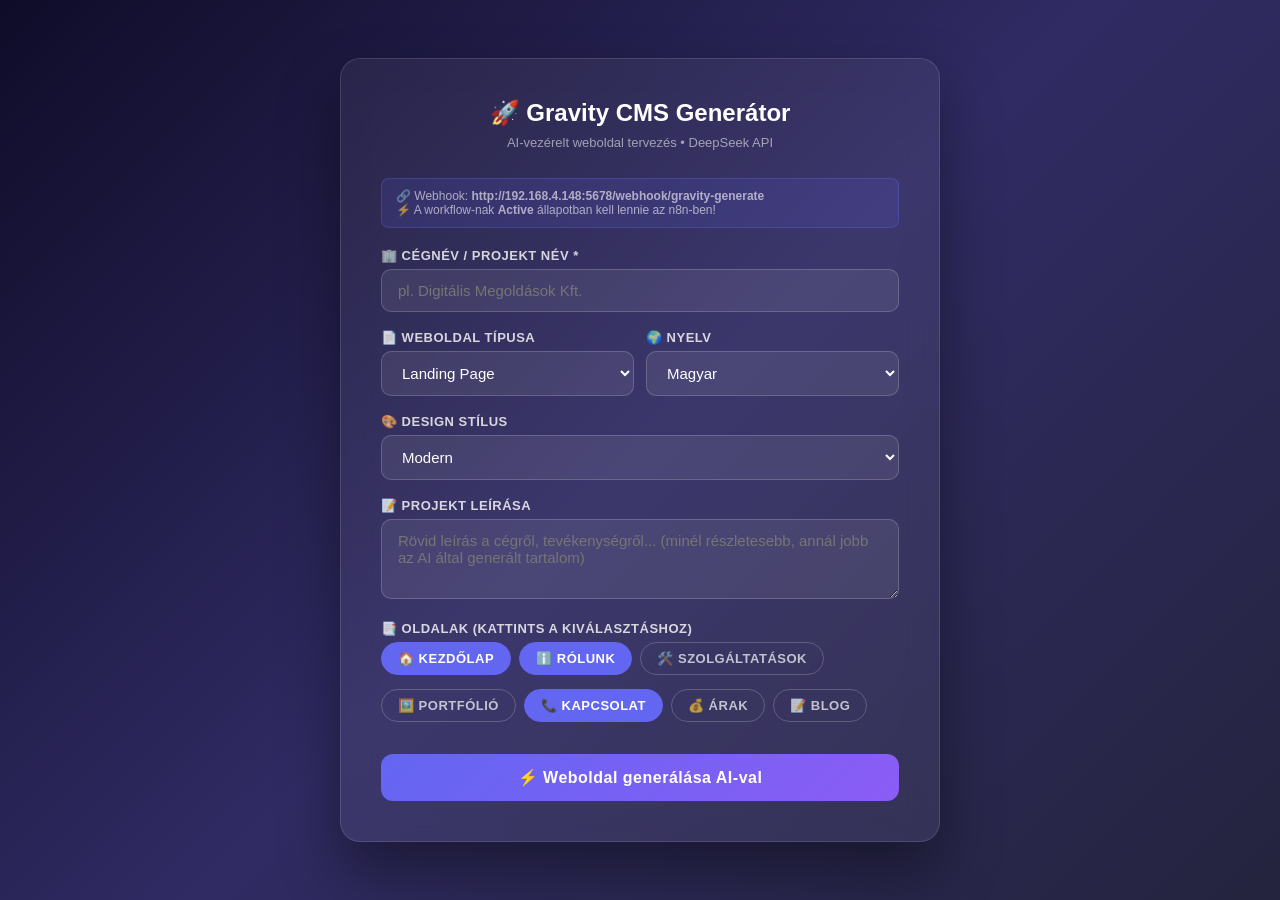
==== gravity-generator.html @ 9c1b71c5 "🔖 Release v0.1.21 Added: gravity-generator.html Modified: .version" ====
<!DOCTYPE html>
<html lang="hu">
<head>
  <meta charset="UTF-8">
  <meta name="viewport" content="width=device-width, initial-scale=1.0">
  <title>n8n-gravity – Gravity CMS Weboldal Generátor</title>
  <style>
    * { margin: 0; padding: 0; box-sizing: border-box; }
    body {
      font-family: -apple-system, BlinkMacSystemFont, 'Segoe UI', Roboto, sans-serif;
      background: linear-gradient(135deg, #0f0c29, #302b63, #24243e);
      min-height: 100vh;
      display: flex;
      align-items: center;
      justify-content: center;
      padding: 20px;
    }
    .container {
      background: rgba(255,255,255,0.06);
      backdrop-filter: blur(16px);
      border: 1px solid rgba(255,255,255,0.12);
      border-radius: 20px;
      padding: 40px;
      max-width: 600px;
      width: 100%;
      box-shadow: 0 30px 60px rgba(0,0,0,0.4);
    }
    h1 {
      color: #fff;
      font-size: 24px;
      margin-bottom: 8px;
      text-align: center;
    }
    .subtitle {
      color: rgba(255,255,255,0.55);
      text-align: center;
      font-size: 13px;
      margin-bottom: 28px;
    }
    .form-group {
      margin-bottom: 18px;
    }
    label {
      display: block;
      color: rgba(255,255,255,0.8);
      font-size: 13px;
      font-weight: 600;
      margin-bottom: 6px;
      text-transform: uppercase;
      letter-spacing: 0.5px;
    }
    input, select, textarea {
      width: 100%;
      padding: 12px 16px;
      border: 1px solid rgba(255,255,255,0.18);
      border-radius: 10px;
      background: rgba(255,255,255,0.08);
      color: #fff;
      font-size: 15px;
      font-family: inherit;
      transition: all 0.2s;
      outline: none;
    }
    input:focus, select:focus, textarea:focus {
      border-color: #6366f1;
      background: rgba(255,255,255,0.14);
      box-shadow: 0 0 0 3px rgba(99,102,241,0.2);
    }
    textarea { resize: vertical; min-height: 80px; }
    select { cursor: pointer; }
    select option { background: #1e1b4b; color: #fff; }
    .row { display: flex; gap: 12px; }
    .row .form-group { flex: 1; }
    .pages-group { display: flex; flex-wrap: wrap; gap: 8px; }
    .page-checkbox { display: none; }
    .page-label {
      padding: 8px 16px;
      border: 1px solid rgba(255,255,255,0.2);
      border-radius: 20px;
      color: rgba(255,255,255,0.7);
      font-size: 13px;
      cursor: pointer;
      transition: all 0.2s;
      user-select: none;
    }
    .page-checkbox:checked + .page-label {
      background: #6366f1;
      border-color: #6366f1;
      color: #fff;
    }
    button {
      width: 100%;
      padding: 14px;
      background: linear-gradient(135deg, #6366f1, #8b5cf6);
      color: #fff;
      border: none;
      border-radius: 12px;
      font-size: 16px;
      font-weight: 700;
      cursor: pointer;
      letter-spacing: 0.5px;
      transition: all 0.3s;
      margin-top: 8px;
    }
    button:hover {
      transform: translateY(-2px);
      box-shadow: 0 8px 25px rgba(99,102,241,0.4);
    }
    button:disabled {
      opacity: 0.5;
      cursor: not-allowed;
      transform: none;
      box-shadow: none;
    }
    #response {
      margin-top: 20px;
      padding: 16px;
      background: rgba(0,0,0,0.3);
      border-radius: 10px;
      max-height: 400px;
      overflow-y: auto;
      display: none;
    }
    #response pre {
      color: #a5b4fc;
      font-size: 12px;
      white-space: pre-wrap;
      word-break: break-all;
      font-family: 'SF Mono', 'Fira Code', 'Consolas', monospace;
      line-height: 1.6;
    }
    .status-ok { color: #4ade80 !important; }
    .status-error { color: #f87171 !important; }
    .spinner {
      display: inline-block;
      width: 16px; height: 16px;
      border: 2px solid rgba(255,255,255,0.3);
      border-top-color: #fff;
      border-radius: 50%;
      animation: spin 0.6s linear infinite;
      margin-right: 8px;
      vertical-align: middle;
    }
    @keyframes spin { to { transform: rotate(360deg); } }
    .info-box {
      background: rgba(99,102,241,0.15);
      border: 1px solid rgba(99,102,241,0.3);
      border-radius: 8px;
      padding: 10px 14px;
      margin-bottom: 20px;
      font-size: 12px;
      color: rgba(255,255,255,0.6);
    }
  </style>
</head>
<body>
<div class="container">
  <h1>🚀 Gravity CMS Generátor</h1>
  <p class="subtitle">AI-vezérelt weboldal tervezés • DeepSeek API</p>

  <div class="info-box">
    🔗 Webhook: <strong id="webhookUrl">http://192.168.4.148:5678/webhook/gravity-generate</strong>
    <br>⚡ A workflow-nak <strong>Active</strong> állapotban kell lennie az n8n-ben!
  </div>

  <form id="generatorForm">
    <div class="form-group">
      <label>🏢 Cégnév / Projekt név *</label>
      <input type="text" id="businessName" placeholder="pl. Digitális Megoldások Kft." required>
    </div>

    <div class="row">
      <div class="form-group">
        <label>📄 Weboldal típusa</label>
        <select id="projectType">
          <option value="landing_page">Landing Page</option>
          <option value="blog">Blog</option>
          <option value="portfolio">Portfólió</option>
          <option value="shop">Webshop</option>
          <option value="admin">Admin felület</option>
        </select>
      </div>
      <div class="form-group">
        <label>🌍 Nyelv</label>
        <select id="language">
          <option value="hu" selected>Magyar</option>
          <option value="en">English</option>
          <option value="de">Deutsch</option>
          <option value="fr">Français</option>
          <option value="es">Español</option>
          <option value="it">Italiano</option>
        </select>
      </div>
    </div>

    <div class="row">
      <div class="form-group">
        <label>🎨 Design stílus</label>
        <select id="designStyle">
          <option value="modern" selected>Modern</option>
          <option value="minimal">Minimalista</option>
          <option value="classic">Klasszikus</option>
          <option value="bold">Feltűnő / Vállalati</option>
          <option value="corporate">Elegáns üzleti</option>
        </select>
      </div>
    </div>

    <div class="form-group">
      <label>📝 Projekt leírása</label>
      <textarea id="description" placeholder="Rövid leírás a cégről, tevékenységről... (minél részletesebb, annál jobb az AI által generált tartalom)"></textarea>
    </div>

    <div class="form-group">
      <label>📑 Oldalak (kattints a kiválasztáshoz)</label>
      <div class="pages-group">
        <input type="checkbox" class="page-checkbox" id="page_home" value="home" checked>
        <label class="page-label" for="page_home">🏠 Kezdőlap</label>

        <input type="checkbox" class="page-checkbox" id="page_about" value="about" checked>
        <label class="page-label" for="page_about">ℹ️ Rólunk</label>

        <input type="checkbox" class="page-checkbox" id="page_services" value="services">
        <label class="page-label" for="page_services">🛠️ Szolgáltatások</label>

        <input type="checkbox" class="page-checkbox" id="page_portfolio" value="portfolio">
        <label class="page-label" for="page_portfolio">🖼️ Portfólió</label>

        <input type="checkbox" class="page-checkbox" id="page_contact" value="contact" checked>
        <label class="page-label" for="page_contact">📞 Kapcsolat</label>

        <input type="checkbox" class="page-checkbox" id="page_pricing" value="pricing">
        <label class="page-label" for="page_pricing">💰 Árak</label>

        <input type="checkbox" class="page-checkbox" id="page_blog" value="blog">
        <label class="page-label" for="page_blog">📝 Blog</label>
      </div>
    </div>

    <button type="submit" id="submitBtn">⚡ Weboldal generálása AI-val</button>
  </form>

  <div id="response">
    <pre id="responseContent"></pre>
  </div>
</div>

<script>
  const form = document.getElementById('generatorForm');
  const submitBtn = document.getElementById('submitBtn');
  const responseDiv = document.getElementById('response');
  const responseContent = document.getElementById('responseContent');
  const webhookUrlEl = document.getElementById('webhookUrl');

  const WEBHOOK_URL = 'http://192.168.4.148:5678/webhook/gravity-generate';
  webhookUrlEl.textContent = WEBHOOK_URL;

  form.addEventListener('submit', async (e) => {
    e.preventDefault();

    // Összegyűjtjük a kiválasztott oldalakat
    const selectedPages = [];
    document.querySelectorAll('.page-checkbox:checked').forEach(cb => {
      selectedPages.push(cb.value);
    });

    // Ha nincs kiválasztott oldal, alapértelmezett
    if (selectedPages.length === 0) {
      selectedPages.push('home', 'about', 'contact');
    }

    const payload = {
      businessName: document.getElementById('businessName').value.trim(),
      projectType: document.getElementById('projectType').value,
      language: document.getElementById('language').value,
      description: document.getElementById('description').value.trim(),
      pages: selectedPages,
      designStyle: document.getElementById('designStyle').value
    };

    // UI: töltés
    submitBtn.disabled = true;
    submitBtn.innerHTML = '<span class="spinner"></span>Generálás folyamatban...';
    responseDiv.style.display = 'block';
    responseContent.textContent = '⏳ Küldés a DeepSeek API felé...';
    responseContent.className = '';

    try {
      const res = await fetch(WEBHOOK_URL, {
        method: 'POST',
        headers: { 'Content-Type': 'application/json' },
        body: JSON.stringify(payload)
      });

      const data = await res.json();

      if (!res.ok || data.error || (data.status && data.status !== 'success')) {
        throw new Error(data.message || data.error || `HTTP ${res.status}`);
      }

      responseContent.className = 'status-ok';
      responseContent.textContent = JSON.stringify(data, null, 2);
    } catch (err) {
      responseContent.className = 'status-error';
      responseContent.textContent = '❌ HIBA: ' + err.message +
        '\n\nEllenőrizd:\n' +
        '1. A szerver elérhető? (http://192.168.4.148:5678)\n' +
        '2. A workflow Active állapotban van? (n8n-ben a kapcsoló)\n' +
        '3. A DeepSeek API kulcs helyes?\n' +
        '4. A webhook URL: ' + WEBHOOK_URL;
    } finally {
      submitBtn.disabled = false;
      submitBtn.innerHTML = '⚡ Weboldal generálása AI-val';
    }
  });
</script>
</body>
</html>
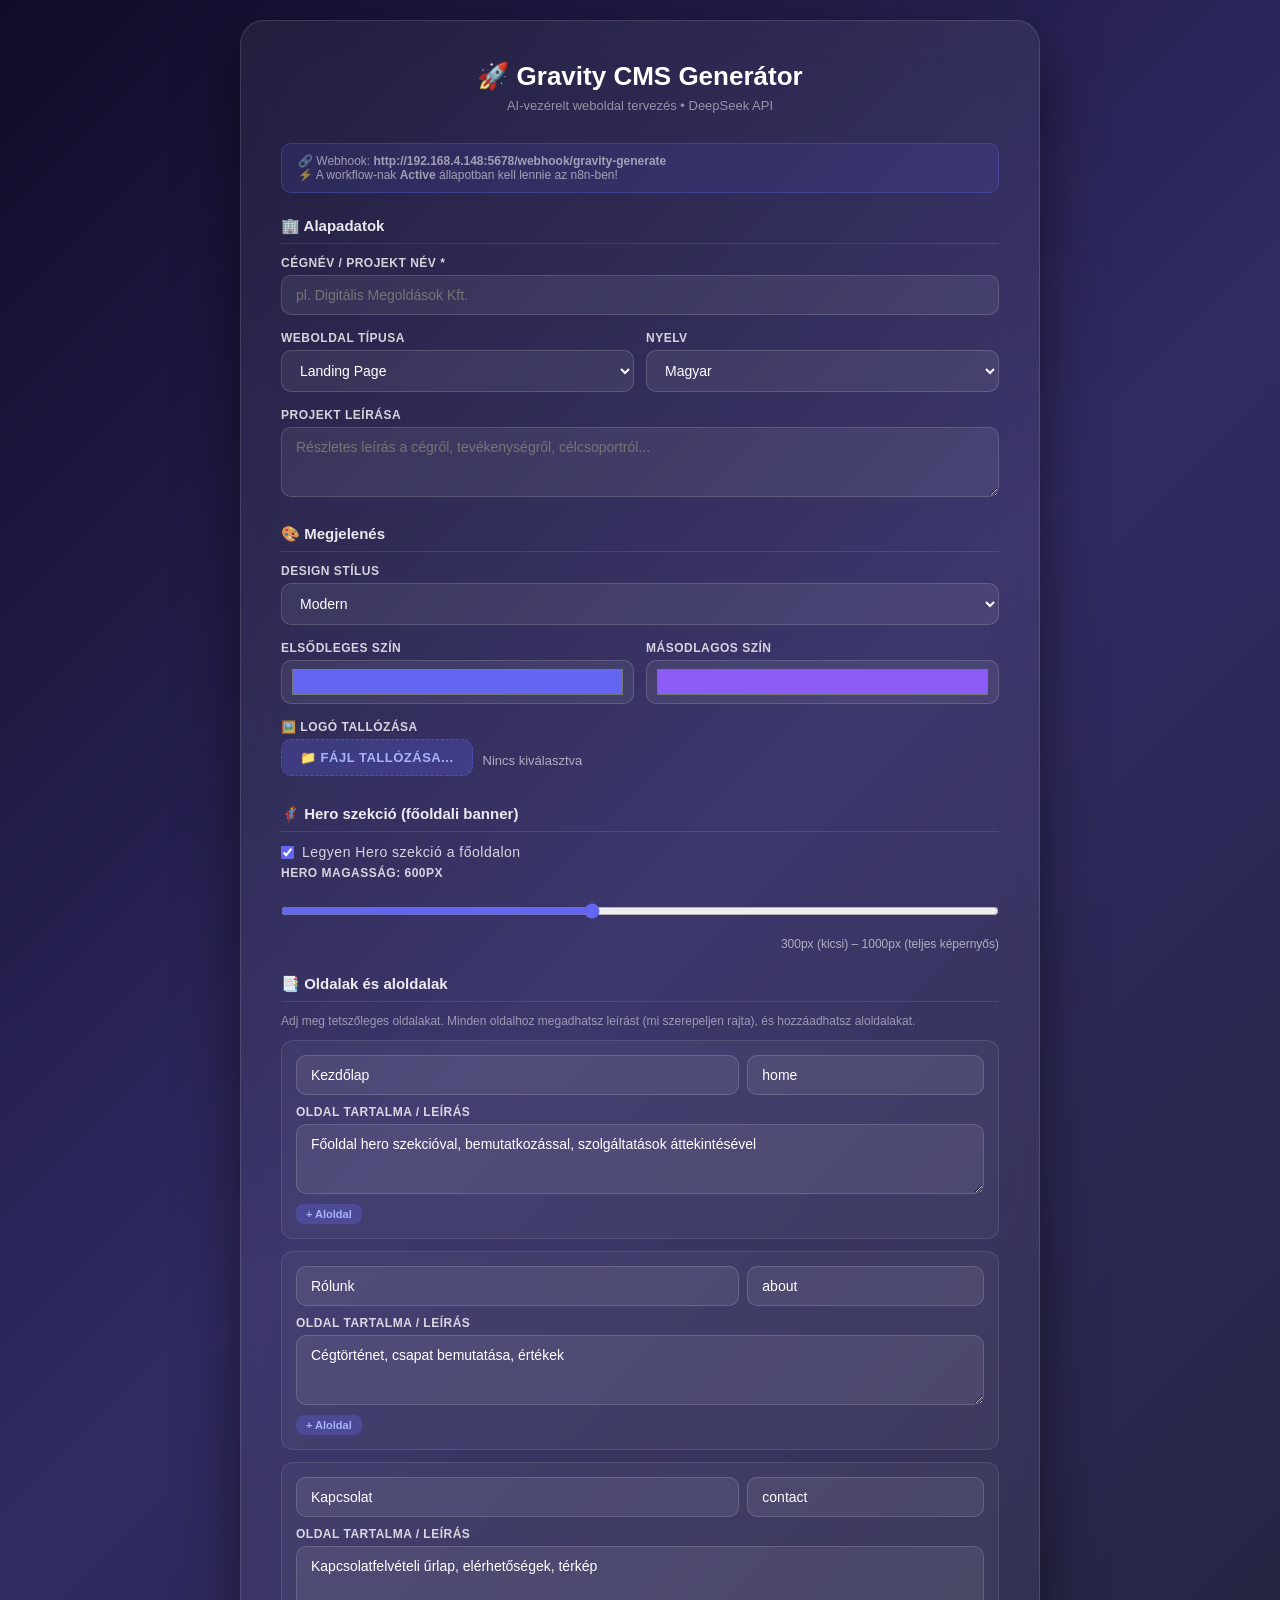
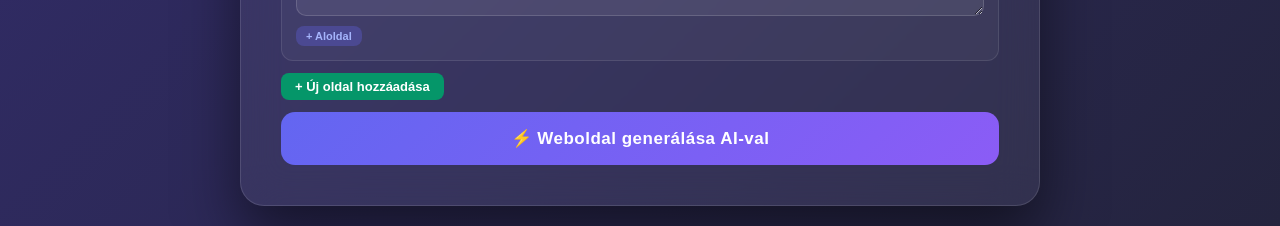
==== commit 62389ba2: "🔖 Release v0.2.0 Modified: .version, gravity-generator.html, workflows/example-gravity-cms-deepseek." ====
--- a/gravity-generator.html
+++ b/gravity-generator.html
@@ -10,146 +10,119 @@
       font-family: -apple-system, BlinkMacSystemFont, 'Segoe UI', Roboto, sans-serif;
       background: linear-gradient(135deg, #0f0c29, #302b63, #24243e);
       min-height: 100vh;
-      display: flex;
-      align-items: center;
-      justify-content: center;
+      display: flex; align-items: center; justify-content: center;
       padding: 20px;
     }
     .container {
-      background: rgba(255,255,255,0.06);
-      backdrop-filter: blur(16px);
-      border: 1px solid rgba(255,255,255,0.12);
-      border-radius: 20px;
-      padding: 40px;
-      max-width: 600px;
-      width: 100%;
-      box-shadow: 0 30px 60px rgba(0,0,0,0.4);
-    }
-    h1 {
-      color: #fff;
-      font-size: 24px;
-      margin-bottom: 8px;
-      text-align: center;
-    }
-    .subtitle {
-      color: rgba(255,255,255,0.55);
-      text-align: center;
-      font-size: 13px;
-      margin-bottom: 28px;
-    }
-    .form-group {
-      margin-bottom: 18px;
-    }
+      background: rgba(255,255,255,0.06); backdrop-filter: blur(20px);
+      border: 1px solid rgba(255,255,255,0.12); border-radius: 24px;
+      padding: 40px; max-width: 800px; width: 100%;
+      box-shadow: 0 30px 60px rgba(0,0,0,0.5);
+    }
+    h1 { color: #fff; font-size: 26px; text-align: center; margin-bottom: 6px; }
+    .subtitle { color: rgba(255,255,255,0.5); text-align: center; font-size: 13px; margin-bottom: 30px; }
+    h3 { color: rgba(255,255,255,0.9); font-size: 15px; margin: 24px 0 12px; border-bottom: 1px solid rgba(255,255,255,0.1); padding-bottom: 8px; }
+    .form-group { margin-bottom: 16px; }
     label {
-      display: block;
-      color: rgba(255,255,255,0.8);
-      font-size: 13px;
-      font-weight: 600;
-      margin-bottom: 6px;
-      text-transform: uppercase;
-      letter-spacing: 0.5px;
+      display: block; color: rgba(255,255,255,0.8); font-size: 12px;
+      font-weight: 600; margin-bottom: 5px; text-transform: uppercase; letter-spacing: 0.5px;
     }
     input, select, textarea {
-      width: 100%;
-      padding: 12px 16px;
-      border: 1px solid rgba(255,255,255,0.18);
-      border-radius: 10px;
-      background: rgba(255,255,255,0.08);
-      color: #fff;
-      font-size: 15px;
-      font-family: inherit;
-      transition: all 0.2s;
-      outline: none;
+      width: 100%; padding: 11px 14px; border: 1px solid rgba(255,255,255,0.15);
+      border-radius: 10px; background: rgba(255,255,255,0.07);
+      color: #fff; font-size: 14px; font-family: inherit; transition: all 0.2s; outline: none;
     }
     input:focus, select:focus, textarea:focus {
-      border-color: #6366f1;
-      background: rgba(255,255,255,0.14);
+      border-color: #6366f1; background: rgba(255,255,255,0.12);
       box-shadow: 0 0 0 3px rgba(99,102,241,0.2);
     }
-    textarea { resize: vertical; min-height: 80px; }
+    textarea { resize: vertical; min-height: 70px; }
     select { cursor: pointer; }
     select option { background: #1e1b4b; color: #fff; }
     .row { display: flex; gap: 12px; }
     .row .form-group { flex: 1; }
-    .pages-group { display: flex; flex-wrap: wrap; gap: 8px; }
-    .page-checkbox { display: none; }
-    .page-label {
-      padding: 8px 16px;
-      border: 1px solid rgba(255,255,255,0.2);
-      border-radius: 20px;
-      color: rgba(255,255,255,0.7);
-      font-size: 13px;
-      cursor: pointer;
+    input[type="color"] {
+      width: 100%; height: 44px; padding: 4px 8px; cursor: pointer;
+      border: 1px solid rgba(255,255,255,0.15); border-radius: 10px;
+      background: rgba(255,255,255,0.07);
+    }
+    input[type="range"] { width: 100%; margin: 6px 0; accent-color: #6366f1; }
+    .range-value { color: rgba(255,255,255,0.6); font-size: 12px; text-align: right; }
+    .checkbox-row { display: flex; align-items: center; gap: 8px; margin-bottom: 6px; }
+    .checkbox-row input[type="checkbox"] { width: auto; accent-color: #6366f1; }
+    .checkbox-row label { margin-bottom: 0; text-transform: none; font-size: 14px; font-weight: 400; }
+
+    /* Pages & subpages ----------------------------------------- */
+    .page-entry {
+      background: rgba(255,255,255,0.04); border: 1px solid rgba(255,255,255,0.1);
+      border-radius: 12px; padding: 14px; margin-bottom: 12px;
+    }
+    .page-header { display: flex; align-items: center; gap: 8px; margin-bottom: 10px; }
+    .page-header input { flex: 1; }
+    .btn {
+      padding: 6px 14px; border: none; border-radius: 8px; cursor: pointer;
+      font-size: 13px; font-weight: 600; transition: all 0.2s;
+    }
+    .btn-add { background: #059669; color: #fff; }
+    .btn-add:hover { background: #047857; }
+    .btn-del { background: #dc2626; color: #fff; }
+    .btn-del:hover { background: #b91c1c; }
+    .btn-sm { background: rgba(99,102,241,0.3); color: #a5b4fc; padding: 4px 10px; font-size: 11px; }
+    .btn-sm:hover { background: rgba(99,102,241,0.5); }
+    .subpage-entry {
+      display: flex; align-items: center; gap: 6px;
+      margin-left: 20px; margin-bottom: 6px;
+    }
+    .subpage-entry input { flex: 1; font-size: 13px; padding: 8px 10px; }
+    .subpages-container { margin-top: 6px; }
+
+    /* File upload ----------------------------------------------- */
+    .file-upload {
+      display: flex; align-items: center; gap: 10px;
+    }
+    .file-upload input[type="file"] { display: none; }
+    .file-label {
+      padding: 10px 18px; background: rgba(99,102,241,0.25); color: #a5b4fc;
+      border: 1px dashed rgba(99,102,241,0.5); border-radius: 10px;
+      cursor: pointer; font-size: 13px; font-weight: 600; white-space: nowrap;
       transition: all 0.2s;
-      user-select: none;
-    }
-    .page-checkbox:checked + .page-label {
-      background: #6366f1;
-      border-color: #6366f1;
-      color: #fff;
-    }
-    button {
-      width: 100%;
-      padding: 14px;
-      background: linear-gradient(135deg, #6366f1, #8b5cf6);
-      color: #fff;
-      border: none;
-      border-radius: 12px;
-      font-size: 16px;
-      font-weight: 700;
-      cursor: pointer;
-      letter-spacing: 0.5px;
-      transition: all 0.3s;
-      margin-top: 8px;
-    }
-    button:hover {
-      transform: translateY(-2px);
-      box-shadow: 0 8px 25px rgba(99,102,241,0.4);
-    }
-    button:disabled {
-      opacity: 0.5;
-      cursor: not-allowed;
-      transform: none;
-      box-shadow: none;
-    }
+    }
+    .file-label:hover { background: rgba(99,102,241,0.4); }
+    .file-name { color: rgba(255,255,255,0.6); font-size: 13px; overflow: hidden; text-overflow: ellipsis; white-space: nowrap; }
+
+    /* Submit button --------------------------------------------- */
+    button[type="submit"] {
+      width: 100%; padding: 16px; background: linear-gradient(135deg, #6366f1, #8b5cf6);
+      color: #fff; border: none; border-radius: 14px; font-size: 17px;
+      font-weight: 700; cursor: pointer; letter-spacing: 0.5px;
+      transition: all 0.3s; margin-top: 12px;
+    }
+    button[type="submit"]:hover {
+      transform: translateY(-2px); box-shadow: 0 10px 30px rgba(99,102,241,0.5);
+    }
+    button[type="submit"]:disabled { opacity: 0.5; cursor: not-allowed; transform: none; box-shadow: none; }
+
     #response {
-      margin-top: 20px;
-      padding: 16px;
-      background: rgba(0,0,0,0.3);
-      border-radius: 10px;
-      max-height: 400px;
-      overflow-y: auto;
-      display: none;
+      margin-top: 20px; padding: 16px; background: rgba(0,0,0,0.35);
+      border-radius: 12px; max-height: 400px; overflow-y: auto; display: none;
     }
     #response pre {
-      color: #a5b4fc;
-      font-size: 12px;
-      white-space: pre-wrap;
-      word-break: break-all;
-      font-family: 'SF Mono', 'Fira Code', 'Consolas', monospace;
-      line-height: 1.6;
+      color: #a5b4fc; font-size: 12px; white-space: pre-wrap; word-break: break-all;
+      font-family: 'SF Mono', 'Fira Code', 'Consolas', monospace; line-height: 1.6;
     }
     .status-ok { color: #4ade80 !important; }
     .status-error { color: #f87171 !important; }
     .spinner {
-      display: inline-block;
-      width: 16px; height: 16px;
-      border: 2px solid rgba(255,255,255,0.3);
-      border-top-color: #fff;
-      border-radius: 50%;
-      animation: spin 0.6s linear infinite;
-      margin-right: 8px;
-      vertical-align: middle;
+      display: inline-block; width: 16px; height: 16px;
+      border: 2px solid rgba(255,255,255,0.3); border-top-color: #fff;
+      border-radius: 50%; animation: spin 0.6s linear infinite;
+      margin-right: 8px; vertical-align: middle;
     }
     @keyframes spin { to { transform: rotate(360deg); } }
     .info-box {
-      background: rgba(99,102,241,0.15);
-      border: 1px solid rgba(99,102,241,0.3);
-      border-radius: 8px;
-      padding: 10px 14px;
-      margin-bottom: 20px;
-      font-size: 12px;
-      color: rgba(255,255,255,0.6);
+      background: rgba(99,102,241,0.12); border: 1px solid rgba(99,102,241,0.3);
+      border-radius: 10px; padding: 10px 16px; margin-bottom: 20px;
+      font-size: 12px; color: rgba(255,255,255,0.55);
     }
   </style>
 </head>
@@ -164,14 +137,16 @@
   </div>
 
   <form id="generatorForm">
+
+    <!-- ---- ALAPADATOK ---- -->
+    <h3>🏢 Alapadatok</h3>
     <div class="form-group">
-      <label>🏢 Cégnév / Projekt név *</label>
+      <label>Cégnév / Projekt név *</label>
       <input type="text" id="businessName" placeholder="pl. Digitális Megoldások Kft." required>
     </div>
-
     <div class="row">
       <div class="form-group">
-        <label>📄 Weboldal típusa</label>
+        <label>Weboldal típusa</label>
         <select id="projectType">
           <option value="landing_page">Landing Page</option>
           <option value="blog">Blog</option>
@@ -181,21 +156,25 @@
         </select>
       </div>
       <div class="form-group">
-        <label>🌍 Nyelv</label>
+        <label>Nyelv</label>
         <select id="language">
           <option value="hu" selected>Magyar</option>
           <option value="en">English</option>
           <option value="de">Deutsch</option>
           <option value="fr">Français</option>
-          <option value="es">Español</option>
-          <option value="it">Italiano</option>
         </select>
       </div>
     </div>
-
+    <div class="form-group">
+      <label>Projekt leírása</label>
+      <textarea id="description" placeholder="Részletes leírás a cégről, tevékenységről, célcsoportról..."></textarea>
+    </div>
+
+    <!-- ---- MEGJELENÉS ---- -->
+    <h3>🎨 Megjelenés</h3>
     <div class="row">
       <div class="form-group">
-        <label>🎨 Design stílus</label>
+        <label>Design stílus</label>
         <select id="designStyle">
           <option value="modern" selected>Modern</option>
           <option value="minimal">Minimalista</option>
@@ -205,38 +184,52 @@
         </select>
       </div>
     </div>
-
+    <div class="row">
+      <div class="form-group">
+        <label>Elsődleges szín</label>
+        <input type="color" id="primaryColor" value="#6366f1">
+      </div>
+      <div class="form-group">
+        <label>Másodlagos szín</label>
+        <input type="color" id="secondaryColor" value="#8b5cf6">
+      </div>
+    </div>
+
+    <!-- ---- LOGÓ ---- -->
     <div class="form-group">
-      <label>📝 Projekt leírása</label>
-      <textarea id="description" placeholder="Rövid leírás a cégről, tevékenységről... (minél részletesebb, annál jobb az AI által generált tartalom)"></textarea>
-    </div>
-
-    <div class="form-group">
-      <label>📑 Oldalak (kattints a kiválasztáshoz)</label>
-      <div class="pages-group">
-        <input type="checkbox" class="page-checkbox" id="page_home" value="home" checked>
-        <label class="page-label" for="page_home">🏠 Kezdőlap</label>
-
-        <input type="checkbox" class="page-checkbox" id="page_about" value="about" checked>
-        <label class="page-label" for="page_about">ℹ️ Rólunk</label>
-
-        <input type="checkbox" class="page-checkbox" id="page_services" value="services">
-        <label class="page-label" for="page_services">🛠️ Szolgáltatások</label>
-
-        <input type="checkbox" class="page-checkbox" id="page_portfolio" value="portfolio">
-        <label class="page-label" for="page_portfolio">🖼️ Portfólió</label>
-
-        <input type="checkbox" class="page-checkbox" id="page_contact" value="contact" checked>
-        <label class="page-label" for="page_contact">📞 Kapcsolat</label>
-
-        <input type="checkbox" class="page-checkbox" id="page_pricing" value="pricing">
-        <label class="page-label" for="page_pricing">💰 Árak</label>
-
-        <input type="checkbox" class="page-checkbox" id="page_blog" value="blog">
-        <label class="page-label" for="page_blog">📝 Blog</label>
-      </div>
-    </div>
-
+      <label>🖼️ Logó tallózása</label>
+      <div class="file-upload">
+        <label class="file-label" for="logoFile">📁 Fájl tallózása...</label>
+        <input type="file" id="logoFile" accept="image/*">
+        <span class="file-name" id="logoFileName">Nincs kiválasztva</span>
+      </div>
+    </div>
+
+    <!-- ---- HERO ---- -->
+    <h3>🦸 Hero szekció (főoldali banner)</h3>
+    <div class="checkbox-row">
+      <input type="checkbox" id="heroEnabled" checked>
+      <label for="heroEnabled">Legyen Hero szekció a főoldalon</label>
+    </div>
+    <div class="form-group" id="heroHeightGroup">
+      <label>Hero magasság: <span id="heroHeightValue">600</span>px</label>
+      <input type="range" id="heroHeight" min="300" max="1000" value="600" step="50">
+      <div class="range-value">300px (kicsi) – 1000px (teljes képernyős)</div>
+    </div>
+
+    <!-- ---- OLDALAK ---- -->
+    <h3>📑 Oldalak és aloldalak</h3>
+    <p style="font-size:12px;color:rgba(255,255,255,0.5);margin-bottom:12px;">
+      Adj meg tetszőleges oldalakat. Minden oldalhoz megadhatsz leírást (mi szerepeljen rajta), és hozzáadhatsz aloldalakat.
+    </p>
+
+    <div id="pagesContainer">
+      <!-- default pages -->
+    </div>
+
+    <button type="button" class="btn btn-add" id="addPageBtn">+ Új oldal hozzáadása</button>
+
+    <!-- ---- SUBMIT ---- -->
     <button type="submit" id="submitBtn">⚡ Weboldal generálása AI-val</button>
   </form>
 
@@ -246,73 +239,176 @@
 </div>
 
 <script>
-  const form = document.getElementById('generatorForm');
-  const submitBtn = document.getElementById('submitBtn');
-  const responseDiv = document.getElementById('response');
-  const responseContent = document.getElementById('responseContent');
-  const webhookUrlEl = document.getElementById('webhookUrl');
-
-  const WEBHOOK_URL = 'http://192.168.4.148:5678/webhook/gravity-generate';
-  webhookUrlEl.textContent = WEBHOOK_URL;
-
-  form.addEventListener('submit', async (e) => {
-    e.preventDefault();
-
-    // Összegyűjtjük a kiválasztott oldalakat
-    const selectedPages = [];
-    document.querySelectorAll('.page-checkbox:checked').forEach(cb => {
-      selectedPages.push(cb.value);
+const WEBHOOK_URL = 'http://192.168.4.148:5678/webhook/gravity-generate';
+document.getElementById('webhookUrl').textContent = WEBHOOK_URL;
+
+// ---- Hero slider ----
+const heroHeight = document.getElementById('heroHeight');
+const heroHeightValue = document.getElementById('heroHeightValue');
+heroHeight.addEventListener('input', () => { heroHeightValue.textContent = heroHeight.value; });
+
+// ---- Logo file ----
+const logoFile = document.getElementById('logoFile');
+const logoFileName = document.getElementById('logoFileName');
+let logoBase64 = null;
+let logoFilename = null;
+logoFile.addEventListener('change', (e) => {
+  const file = e.target.files[0];
+  if (!file) { logoFileName.textContent = 'Nincs kiválasztva'; logoBase64 = null; logoFilename = null; return; }
+  logoFileName.textContent = file.name;
+  logoFilename = file.name;
+  const reader = new FileReader();
+  reader.onload = () => { logoBase64 = reader.result; };
+  reader.readAsDataURL(file);
+});
+
+// ---- Dynamic pages ----
+let pageCounter = 0;
+const pagesContainer = document.getElementById('pagesContainer');
+const defaultPages = [
+  { name: 'Kezdőlap', slug: 'home', description: 'Főoldal hero szekcióval, bemutatkozással, szolgáltatások áttekintésével', subpages: [] },
+  { name: 'Rólunk', slug: 'about', description: 'Cégtörténet, csapat bemutatása, értékek', subpages: [] },
+  { name: 'Kapcsolat', slug: 'contact', description: 'Kapcsolatfelvételi űrlap, elérhetőségek, térkép', subpages: [] }
+];
+
+function createPageEntry(pageData = null) {
+  const idx = pageCounter++;
+  const isDefault = !!pageData;
+  const name = pageData ? pageData.name : '';
+  const slug = pageData ? pageData.slug : '';
+  const desc = pageData ? pageData.description : '';
+  const subpages = pageData ? (pageData.subpages || []) : [];
+
+  const div = document.createElement('div');
+  div.className = 'page-entry';
+  div.dataset.pageIndex = idx;
+  div.innerHTML = `
+    <div class="page-header">
+      <input type="text" class="page-name" placeholder="Oldal neve (pl. Szolgáltatások)" value="${escapeHtml(name)}" style="flex:2;">
+      <input type="text" class="page-slug" placeholder="URL slug (pl. services)" value="${escapeHtml(slug)}" style="flex:1;">
+      ${isDefault ? '' : '<button type="button" class="btn btn-del remove-page">✕</button>'}
+    </div>
+    <div class="form-group" style="margin-bottom:4px;">
+      <label>Oldal tartalma / leírás</label>
+      <textarea class="page-description" rows="2" placeholder="Mi jelenjen meg ezen az oldalon? (pl. Szolgáltatások felsorolása, árak...)">${escapeHtml(desc)}</textarea>
+    </div>
+    <div class="subpages-container" data-subpages="${idx}"></div>
+    <button type="button" class="btn btn-sm add-subpage">+ Aloldal</button>
+  `;
+
+  // Aloldalak
+  const subContainer = div.querySelector('.subpages-container');
+  subpages.forEach(sp => addSubpageEntry(subContainer, sp.name, sp.slug, sp.description));
+
+  // Aloldal gomb
+  div.querySelector('.add-subpage').addEventListener('click', () => {
+    addSubpageEntry(subContainer, '', '', '');
+  });
+
+  // Törlés gomb
+  const removeBtn = div.querySelector('.remove-page');
+  if (removeBtn) {
+    removeBtn.addEventListener('click', () => div.remove());
+  }
+
+  return div;
+}
+
+function addSubpageEntry(container, name = '', slug = '', desc = '') {
+  const div = document.createElement('div');
+  div.className = 'subpage-entry';
+  div.innerHTML = `
+    <input type="text" class="subpage-name" placeholder="Aloldal neve" value="${escapeHtml(name)}" style="flex:2;">
+    <input type="text" class="subpage-slug" placeholder="URL slug" value="${escapeHtml(slug)}" style="flex:1;">
+    <input type="text" class="subpage-desc" placeholder="Tartalom leírás" value="${escapeHtml(desc)}" style="flex:2;">
+    <button type="button" class="btn btn-del remove-subpage" style="font-size:11px;padding:4px 8px;">✕</button>
+  `;
+  div.querySelector('.remove-subpage').addEventListener('click', () => div.remove());
+  container.appendChild(div);
+}
+
+function escapeHtml(str) {
+  return str.replace(/&/g, '&').replace(/</g, '<').replace(/>/g, '>').replace(/"/g, '"');
+}
+
+// Alap oldalak
+defaultPages.forEach(p => pagesContainer.appendChild(createPageEntry(p)));
+document.getElementById('addPageBtn').addEventListener('click', () => {
+  pagesContainer.appendChild(createPageEntry());
+});
+
+// ---- Submit ----
+const form = document.getElementById('generatorForm');
+const submitBtn = document.getElementById('submitBtn');
+const responseDiv = document.getElementById('response');
+const responseContent = document.getElementById('responseContent');
+
+form.addEventListener('submit', async (e) => {
+  e.preventDefault();
+
+  // Oldalak összegyűjtése
+  const pages = [];
+  document.querySelectorAll('.page-entry').forEach(entry => {
+    const name = entry.querySelector('.page-name')?.value.trim() || '';
+    const slug = entry.querySelector('.page-slug')?.value.trim() || name.toLowerCase().replace(/\s+/g, '_');
+    const description = entry.querySelector('.page-description')?.value.trim() || '';
+    const subpages = [];
+    entry.querySelectorAll('.subpage-entry').forEach(sp => {
+      const spName = sp.querySelector('.subpage-name')?.value.trim() || '';
+      const spSlug = sp.querySelector('.subpage-slug')?.value.trim() || spName.toLowerCase().replace(/\s+/g, '_');
+      const spDesc = sp.querySelector('.subpage-desc')?.value.trim() || '';
+      if (spName) subpages.push({ name: spName, slug: spSlug, description: spDesc });
     });
-
-    // Ha nincs kiválasztott oldal, alapértelmezett
-    if (selectedPages.length === 0) {
-      selectedPages.push('home', 'about', 'contact');
-    }
-
-    const payload = {
-      businessName: document.getElementById('businessName').value.trim(),
-      projectType: document.getElementById('projectType').value,
-      language: document.getElementById('language').value,
-      description: document.getElementById('description').value.trim(),
-      pages: selectedPages,
-      designStyle: document.getElementById('designStyle').value
-    };
-
-    // UI: töltés
-    submitBtn.disabled = true;
-    submitBtn.innerHTML = '<span class="spinner"></span>Generálás folyamatban...';
-    responseDiv.style.display = 'block';
-    responseContent.textContent = '⏳ Küldés a DeepSeek API felé...';
-    responseContent.className = '';
-
-    try {
-      const res = await fetch(WEBHOOK_URL, {
-        method: 'POST',
-        headers: { 'Content-Type': 'application/json' },
-        body: JSON.stringify(payload)
-      });
-
-      const data = await res.json();
-
-      if (!res.ok || data.error || (data.status && data.status !== 'success')) {
-        throw new Error(data.message || data.error || `HTTP ${res.status}`);
-      }
-
-      responseContent.className = 'status-ok';
-      responseContent.textContent = JSON.stringify(data, null, 2);
-    } catch (err) {
-      responseContent.className = 'status-error';
-      responseContent.textContent = '❌ HIBA: ' + err.message +
-        '\n\nEllenőrizd:\n' +
-        '1. A szerver elérhető? (http://192.168.4.148:5678)\n' +
-        '2. A workflow Active állapotban van? (n8n-ben a kapcsoló)\n' +
-        '3. A DeepSeek API kulcs helyes?\n' +
-        '4. A webhook URL: ' + WEBHOOK_URL;
-    } finally {
-      submitBtn.disabled = false;
-      submitBtn.innerHTML = '⚡ Weboldal generálása AI-val';
-    }
+    pages.push({ name, slug, description, subpages });
   });
+
+  const payload = {
+    businessName: document.getElementById('businessName').value.trim(),
+    projectType: document.getElementById('projectType').value,
+    language: document.getElementById('language').value,
+    description: document.getElementById('description').value.trim(),
+    designStyle: document.getElementById('designStyle').value,
+    primaryColor: document.getElementById('primaryColor').value,
+    secondaryColor: document.getElementById('secondaryColor').value,
+    logo: logoBase64 ? { filename: logoFilename, data: logoBase64 } : null,
+    hero: {
+      enabled: document.getElementById('heroEnabled').checked,
+      height: parseInt(heroHeight.value)
+    },
+    pages: pages
+  };
+
+  // UI: töltés
+  submitBtn.disabled = true;
+  submitBtn.innerHTML = '<span class="spinner"></span>Generálás folyamatban...';
+  responseDiv.style.display = 'block';
+  responseContent.textContent = '⏳ Küldés a DeepSeek API felé...';
+  responseContent.className = '';
+
+  try {
+    const res = await fetch(WEBHOOK_URL, {
+      method: 'POST',
+      headers: { 'Content-Type': 'application/json' },
+      body: JSON.stringify(payload)
+    });
+
+    const data = await res.json();
+
+    if (!res.ok || data.error) {
+      throw new Error(data.message || data.error || `HTTP ${res.status}`);
+    }
+
+    responseContent.className = 'status-ok';
+    responseContent.textContent = JSON.stringify(data, null, 2);
+  } catch (err) {
+    responseContent.className = 'status-error';
+    responseContent.textContent = '❌ HIBA: ' + err.message +
+      '\n\nEllenőrizd:\n1. Szerver: http://192.168.4.148:5678\n2. Workflow Active?\n3. API kulcs helyes?\n4. Webhook URL: ' + WEBHOOK_URL;
+  } finally {
+    submitBtn.disabled = false;
+    submitBtn.innerHTML = '⚡ Weboldal generálása AI-val';
+  }
+});
 </script>
 </body>
 </html>
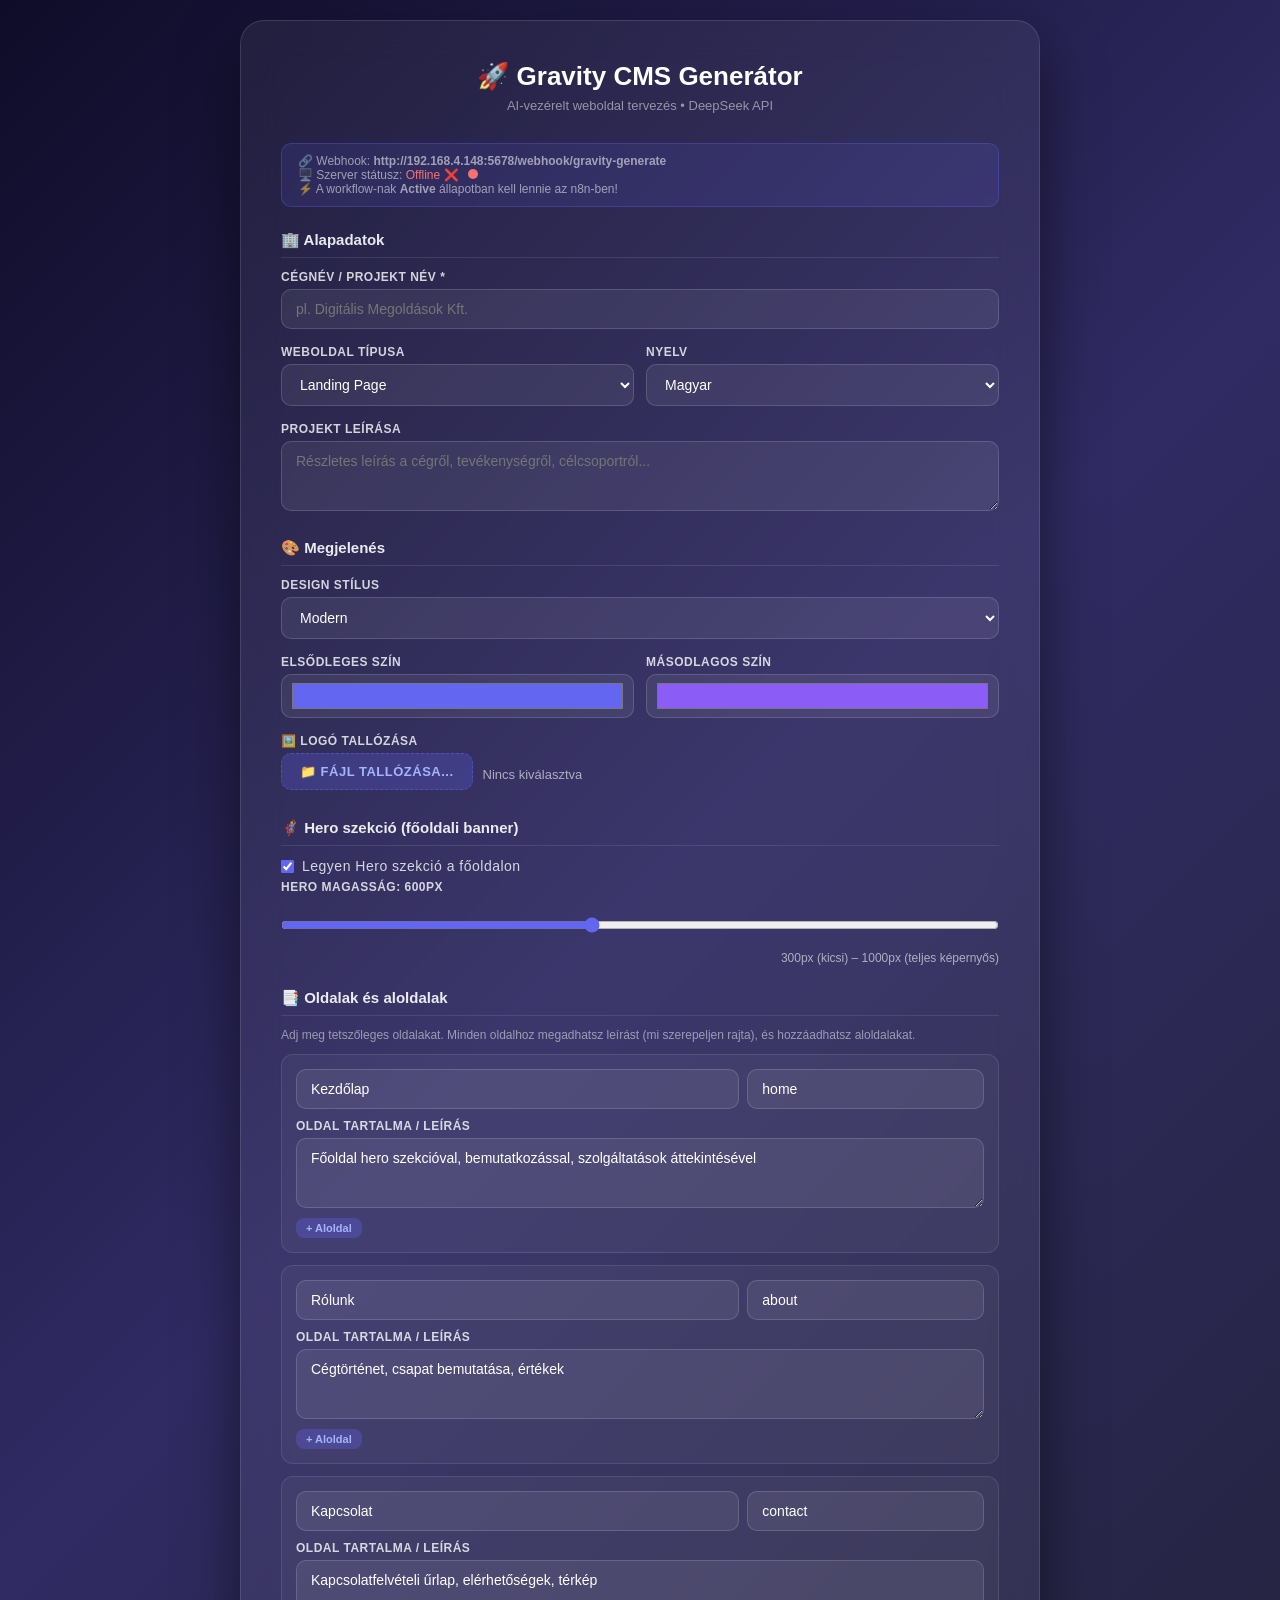
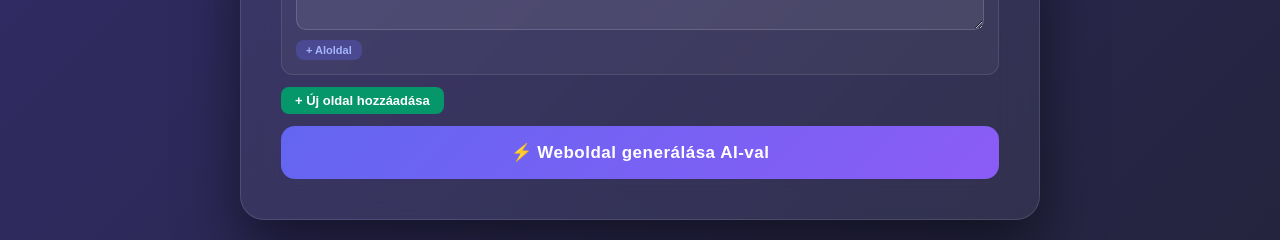
==== commit f2bb5768: "🔖 Release v0.2.1 Modified: .version, gravity-generator.html" ====
--- a/gravity-generator.html
+++ b/gravity-generator.html
@@ -133,6 +133,8 @@
 
   <div class="info-box">
     🔗 Webhook: <strong id="webhookUrl">http://192.168.4.148:5678/webhook/gravity-generate</strong>
+    <br>🖥️ Szerver státusz: <span id="serverStatus">Ellenőrzés...</span>
+    <span id="statusDot" style="display:inline-block;width:10px;height:10px;border-radius:50%;background:#f59e0b;margin-left:6px;"></span>
     <br>⚡ A workflow-nak <strong>Active</strong> állapotban kell lennie az n8n-ben!
   </div>
 
@@ -239,8 +241,36 @@
 </div>
 
 <script>
-const WEBHOOK_URL = 'http://192.168.4.148:5678/webhook/gravity-generate';
+const SERVER_BASE = 'http://192.168.4.148:5678';
+const WEBHOOK_URL = SERVER_BASE + '/webhook/gravity-generate';
 document.getElementById('webhookUrl').textContent = WEBHOOK_URL;
+
+// ---- Szerver státusz ellenőrzése (élő) ----
+const serverStatus = document.getElementById('serverStatus');
+const statusDot = document.getElementById('statusDot');
+
+async function checkServerStatus() {
+  try {
+    const res = await fetch(SERVER_BASE + '/healthz', { method: 'GET', signal: AbortSignal.timeout(5000) });
+    if (res.ok) {
+      serverStatus.textContent = 'Online ✅';
+      serverStatus.style.color = '#4ade80';
+      statusDot.style.background = '#4ade80';
+      return true;
+    } else {
+      throw new Error('HTTP ' + res.status);
+    }
+  } catch (err) {
+    serverStatus.textContent = 'Offline ❌';
+    serverStatus.style.color = '#f87171';
+    statusDot.style.background = '#f87171';
+    return false;
+  }
+}
+
+// Ellenőrzés azonnal, majd 30 másodpercenként
+checkServerStatus();
+setInterval(checkServerStatus, 30000);
 
 // ---- Hero slider ----
 const heroHeight = document.getElementById('heroHeight');
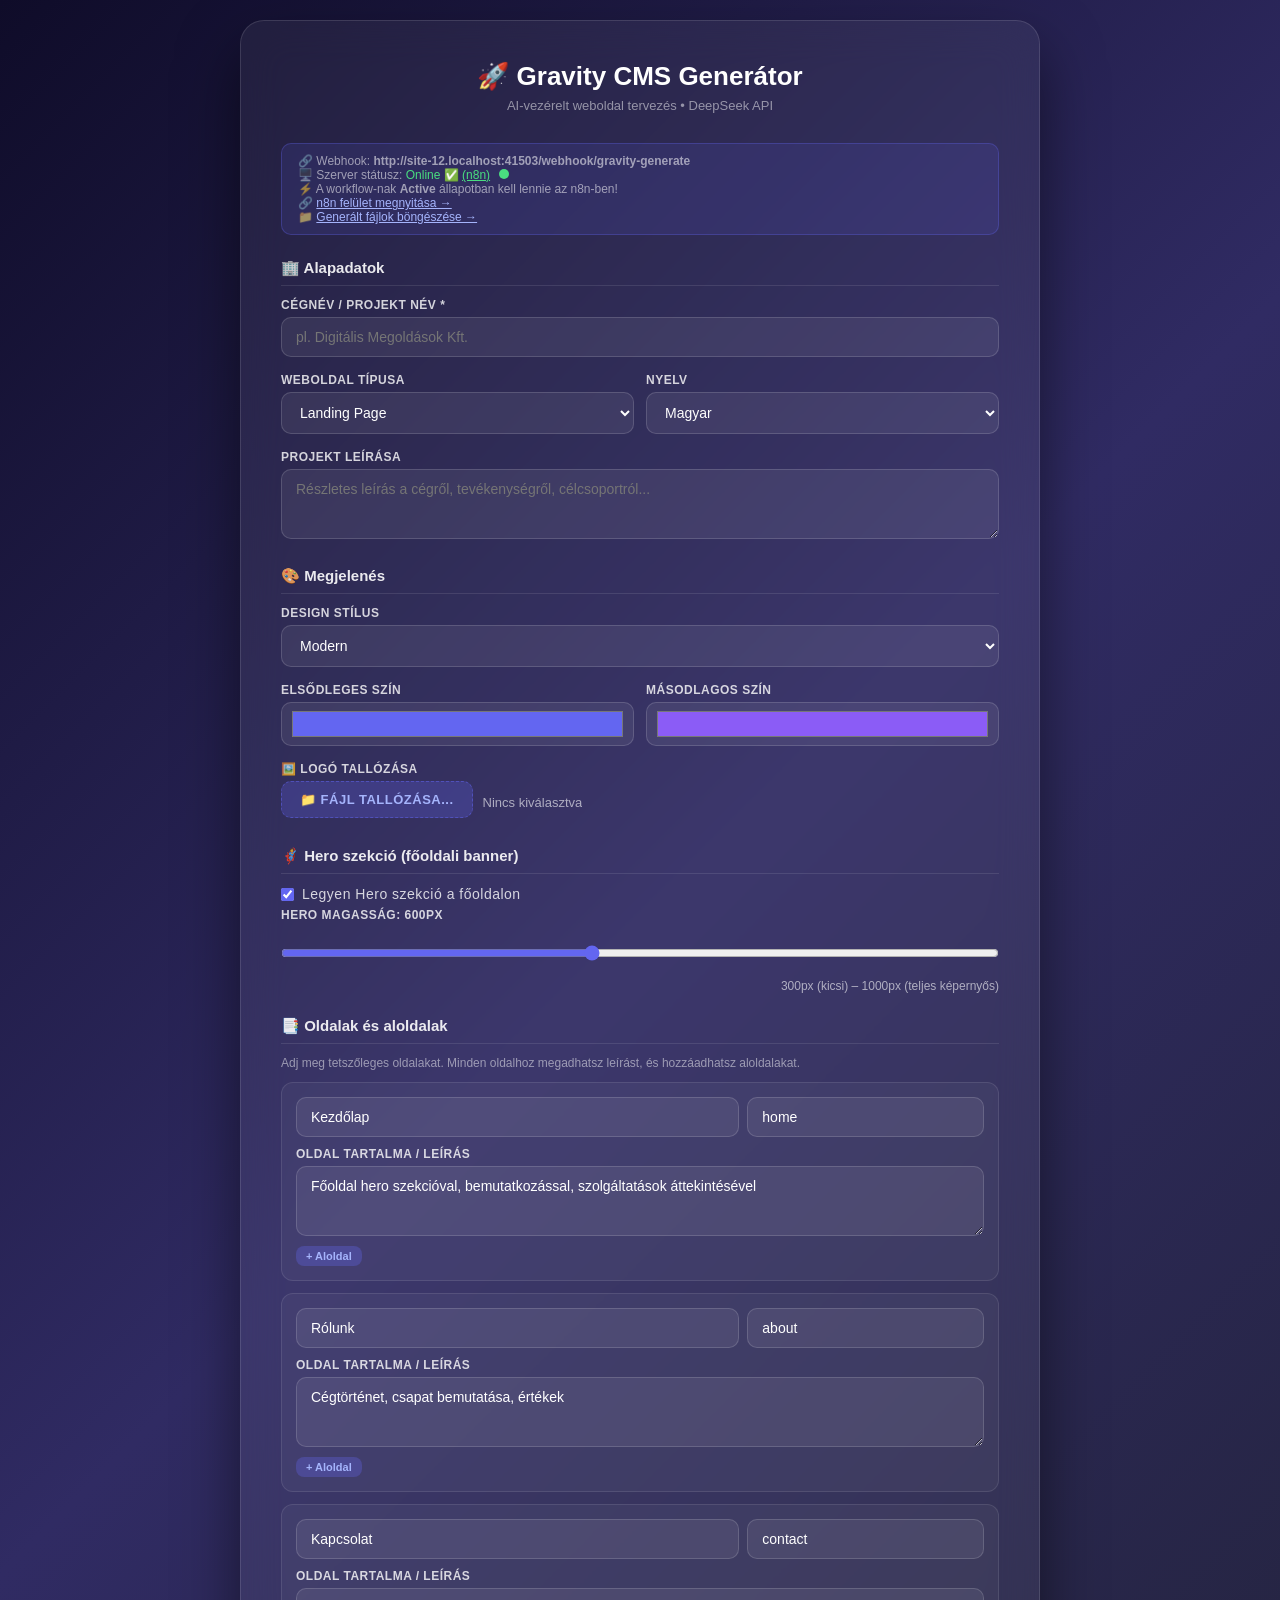
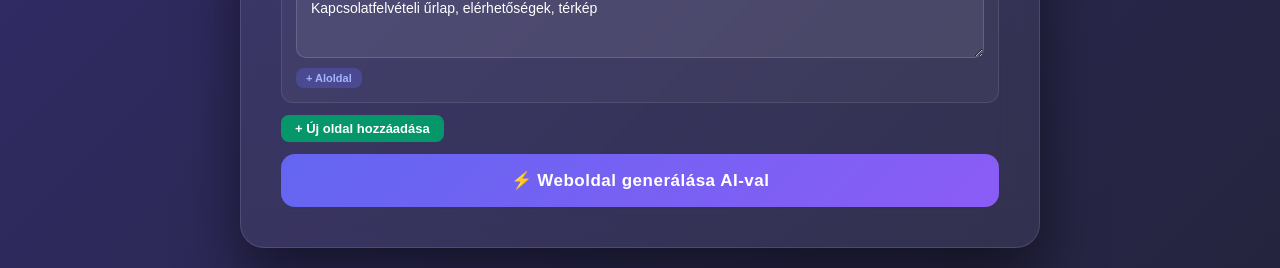
==== commit 7d584cd7: "🔖 Release v0.3.0 Added: nginx.conf Modified: .version, docker-compose.yml, gravity-generator.html" ====
--- a/gravity-generator.html
+++ b/gravity-generator.html
@@ -23,10 +23,7 @@
     .subtitle { color: rgba(255,255,255,0.5); text-align: center; font-size: 13px; margin-bottom: 30px; }
     h3 { color: rgba(255,255,255,0.9); font-size: 15px; margin: 24px 0 12px; border-bottom: 1px solid rgba(255,255,255,0.1); padding-bottom: 8px; }
     .form-group { margin-bottom: 16px; }
-    label {
-      display: block; color: rgba(255,255,255,0.8); font-size: 12px;
-      font-weight: 600; margin-bottom: 5px; text-transform: uppercase; letter-spacing: 0.5px;
-    }
+    label { display: block; color: rgba(255,255,255,0.8); font-size: 12px; font-weight: 600; margin-bottom: 5px; text-transform: uppercase; letter-spacing: 0.5px; }
     input, select, textarea {
       width: 100%; padding: 11px 14px; border: 1px solid rgba(255,255,255,0.15);
       border-radius: 10px; background: rgba(255,255,255,0.07);
@@ -43,87 +40,49 @@
     .row .form-group { flex: 1; }
     input[type="color"] {
       width: 100%; height: 44px; padding: 4px 8px; cursor: pointer;
-      border: 1px solid rgba(255,255,255,0.15); border-radius: 10px;
-      background: rgba(255,255,255,0.07);
+      border: 1px solid rgba(255,255,255,0.15); border-radius: 10px; background: rgba(255,255,255,0.07);
     }
     input[type="range"] { width: 100%; margin: 6px 0; accent-color: #6366f1; }
     .range-value { color: rgba(255,255,255,0.6); font-size: 12px; text-align: right; }
     .checkbox-row { display: flex; align-items: center; gap: 8px; margin-bottom: 6px; }
     .checkbox-row input[type="checkbox"] { width: auto; accent-color: #6366f1; }
     .checkbox-row label { margin-bottom: 0; text-transform: none; font-size: 14px; font-weight: 400; }
-
-    /* Pages & subpages ----------------------------------------- */
-    .page-entry {
-      background: rgba(255,255,255,0.04); border: 1px solid rgba(255,255,255,0.1);
-      border-radius: 12px; padding: 14px; margin-bottom: 12px;
-    }
+    .page-entry { background: rgba(255,255,255,0.04); border: 1px solid rgba(255,255,255,0.1); border-radius: 12px; padding: 14px; margin-bottom: 12px; }
     .page-header { display: flex; align-items: center; gap: 8px; margin-bottom: 10px; }
     .page-header input { flex: 1; }
-    .btn {
-      padding: 6px 14px; border: none; border-radius: 8px; cursor: pointer;
-      font-size: 13px; font-weight: 600; transition: all 0.2s;
-    }
+    .btn { padding: 6px 14px; border: none; border-radius: 8px; cursor: pointer; font-size: 13px; font-weight: 600; transition: all 0.2s; }
     .btn-add { background: #059669; color: #fff; }
     .btn-add:hover { background: #047857; }
     .btn-del { background: #dc2626; color: #fff; }
     .btn-del:hover { background: #b91c1c; }
     .btn-sm { background: rgba(99,102,241,0.3); color: #a5b4fc; padding: 4px 10px; font-size: 11px; }
     .btn-sm:hover { background: rgba(99,102,241,0.5); }
-    .subpage-entry {
-      display: flex; align-items: center; gap: 6px;
-      margin-left: 20px; margin-bottom: 6px;
-    }
+    .subpage-entry { display: flex; align-items: center; gap: 6px; margin-left: 20px; margin-bottom: 6px; }
     .subpage-entry input { flex: 1; font-size: 13px; padding: 8px 10px; }
     .subpages-container { margin-top: 6px; }
-
-    /* File upload ----------------------------------------------- */
-    .file-upload {
-      display: flex; align-items: center; gap: 10px;
-    }
+    .file-upload { display: flex; align-items: center; gap: 10px; }
     .file-upload input[type="file"] { display: none; }
     .file-label {
       padding: 10px 18px; background: rgba(99,102,241,0.25); color: #a5b4fc;
       border: 1px dashed rgba(99,102,241,0.5); border-radius: 10px;
-      cursor: pointer; font-size: 13px; font-weight: 600; white-space: nowrap;
-      transition: all 0.2s;
+      cursor: pointer; font-size: 13px; font-weight: 600; white-space: nowrap; transition: all 0.2s;
     }
     .file-label:hover { background: rgba(99,102,241,0.4); }
     .file-name { color: rgba(255,255,255,0.6); font-size: 13px; overflow: hidden; text-overflow: ellipsis; white-space: nowrap; }
-
-    /* Submit button --------------------------------------------- */
     button[type="submit"] {
       width: 100%; padding: 16px; background: linear-gradient(135deg, #6366f1, #8b5cf6);
       color: #fff; border: none; border-radius: 14px; font-size: 17px;
-      font-weight: 700; cursor: pointer; letter-spacing: 0.5px;
-      transition: all 0.3s; margin-top: 12px;
-    }
-    button[type="submit"]:hover {
-      transform: translateY(-2px); box-shadow: 0 10px 30px rgba(99,102,241,0.5);
-    }
+      font-weight: 700; cursor: pointer; letter-spacing: 0.5px; transition: all 0.3s; margin-top: 12px;
+    }
+    button[type="submit"]:hover { transform: translateY(-2px); box-shadow: 0 10px 30px rgba(99,102,241,0.5); }
     button[type="submit"]:disabled { opacity: 0.5; cursor: not-allowed; transform: none; box-shadow: none; }
-
-    #response {
-      margin-top: 20px; padding: 16px; background: rgba(0,0,0,0.35);
-      border-radius: 12px; max-height: 400px; overflow-y: auto; display: none;
-    }
-    #response pre {
-      color: #a5b4fc; font-size: 12px; white-space: pre-wrap; word-break: break-all;
-      font-family: 'SF Mono', 'Fira Code', 'Consolas', monospace; line-height: 1.6;
-    }
+    #response { margin-top: 20px; padding: 16px; background: rgba(0,0,0,0.35); border-radius: 12px; max-height: 400px; overflow-y: auto; display: none; }
+    #response pre { color: #a5b4fc; font-size: 12px; white-space: pre-wrap; word-break: break-all; font-family: 'SF Mono', 'Fira Code', 'Consolas', monospace; line-height: 1.6; }
     .status-ok { color: #4ade80 !important; }
     .status-error { color: #f87171 !important; }
-    .spinner {
-      display: inline-block; width: 16px; height: 16px;
-      border: 2px solid rgba(255,255,255,0.3); border-top-color: #fff;
-      border-radius: 50%; animation: spin 0.6s linear infinite;
-      margin-right: 8px; vertical-align: middle;
-    }
+    .spinner { display: inline-block; width: 16px; height: 16px; border: 2px solid rgba(255,255,255,0.3); border-top-color: #fff; border-radius: 50%; animation: spin 0.6s linear infinite; margin-right: 8px; vertical-align: middle; }
     @keyframes spin { to { transform: rotate(360deg); } }
-    .info-box {
-      background: rgba(99,102,241,0.12); border: 1px solid rgba(99,102,241,0.3);
-      border-radius: 10px; padding: 10px 16px; margin-bottom: 20px;
-      font-size: 12px; color: rgba(255,255,255,0.55);
-    }
+    .info-box { background: rgba(99,102,241,0.12); border: 1px solid rgba(99,102,241,0.3); border-radius: 10px; padding: 10px 16px; margin-bottom: 20px; font-size: 12px; color: rgba(255,255,255,0.55); }
   </style>
 </head>
 <body>
@@ -132,15 +91,15 @@
   <p class="subtitle">AI-vezérelt weboldal tervezés • DeepSeek API</p>
 
   <div class="info-box">
-    🔗 Webhook: <strong id="webhookUrl">http://192.168.4.148:5678/webhook/gravity-generate</strong>
+    🔗 Webhook: <strong id="webhookUrl">/webhook/gravity-generate</strong>
     <br>🖥️ Szerver státusz: <span id="serverStatus">Ellenőrzés...</span>
     <span id="statusDot" style="display:inline-block;width:10px;height:10px;border-radius:50%;background:#f59e0b;margin-left:6px;"></span>
     <br>⚡ A workflow-nak <strong>Active</strong> állapotban kell lennie az n8n-ben!
+    <br>🔗 <a href="http://192.168.4.148:5678" target="_blank" style="color:#a5b4fc;">n8n felület megnyitása →</a>
+    <br>📁 <a href="/output/" target="_blank" style="color:#a5b4fc;">Generált fájlok böngészése →</a>
   </div>
 
   <form id="generatorForm">
-
-    <!-- ---- ALAPADATOK ---- -->
     <h3>🏢 Alapadatok</h3>
     <div class="form-group">
       <label>Cégnév / Projekt név *</label>
@@ -172,7 +131,6 @@
       <textarea id="description" placeholder="Részletes leírás a cégről, tevékenységről, célcsoportról..."></textarea>
     </div>
 
-    <!-- ---- MEGJELENÉS ---- -->
     <h3>🎨 Megjelenés</h3>
     <div class="row">
       <div class="form-group">
@@ -197,7 +155,6 @@
       </div>
     </div>
 
-    <!-- ---- LOGÓ ---- -->
     <div class="form-group">
       <label>🖼️ Logó tallózása</label>
       <div class="file-upload">
@@ -207,7 +164,6 @@
       </div>
     </div>
 
-    <!-- ---- HERO ---- -->
     <h3>🦸 Hero szekció (főoldali banner)</h3>
     <div class="checkbox-row">
       <input type="checkbox" id="heroEnabled" checked>
@@ -219,52 +175,51 @@
       <div class="range-value">300px (kicsi) – 1000px (teljes képernyős)</div>
     </div>
 
-    <!-- ---- OLDALAK ---- -->
     <h3>📑 Oldalak és aloldalak</h3>
     <p style="font-size:12px;color:rgba(255,255,255,0.5);margin-bottom:12px;">
-      Adj meg tetszőleges oldalakat. Minden oldalhoz megadhatsz leírást (mi szerepeljen rajta), és hozzáadhatsz aloldalakat.
+      Adj meg tetszőleges oldalakat. Minden oldalhoz megadhatsz leírást, és hozzáadhatsz aloldalakat.
     </p>
-
-    <div id="pagesContainer">
-      <!-- default pages -->
-    </div>
-
+    <div id="pagesContainer"></div>
     <button type="button" class="btn btn-add" id="addPageBtn">+ Új oldal hozzáadása</button>
 
-    <!-- ---- SUBMIT ---- -->
     <button type="submit" id="submitBtn">⚡ Weboldal generálása AI-val</button>
   </form>
 
-  <div id="response">
-    <pre id="responseContent"></pre>
-  </div>
+  <div id="response"><pre id="responseContent"></pre></div>
 </div>
 
 <script>
-const SERVER_BASE = 'http://192.168.4.148:5678';
+// Automatikus URL érzékelés – ugyanarról a szerverről töltjük be
+const SERVER_BASE = window.location.origin;
 const WEBHOOK_URL = SERVER_BASE + '/webhook/gravity-generate';
+const N8N_URL = 'http://192.168.4.148:5678';
 document.getElementById('webhookUrl').textContent = WEBHOOK_URL;
 
-// ---- Szerver státusz ellenőrzése (élő) ----
+// ---- Szerver státusz ellenőrzése (same-origin, működik!) ----
 const serverStatus = document.getElementById('serverStatus');
 const statusDot = document.getElementById('statusDot');
 
-async function checkServerStatus() {
-  try {
-    const res = await fetch(SERVER_BASE + '/healthz', { method: 'GET', signal: AbortSignal.timeout(5000) });
-    if (res.ok) {
-      serverStatus.textContent = 'Online ✅';
-      serverStatus.style.color = '#4ade80';
-      statusDot.style.background = '#4ade80';
-      return true;
-    } else {
-      throw new Error('HTTP ' + res.status);
-    }
-  } catch (err) {
+function updateStatus(online) {
+  if (online) {
+    serverStatus.innerHTML = 'Online ✅ <a href="' + N8N_URL + '" target="_blank" style="color:#4ade80;text-decoration:underline;">(n8n)</a>';
+    serverStatus.style.color = '#4ade80';
+    statusDot.style.background = '#4ade80';
+  } else {
     serverStatus.textContent = 'Offline ❌';
     serverStatus.style.color = '#f87171';
     statusDot.style.background = '#f87171';
-    return false;
+  }
+}
+
+async function checkServerStatus() {
+  try {
+    const controller = new AbortController();
+    const timeoutId = setTimeout(() => controller.abort(), 5000);
+    await fetch('/healthz', { signal: controller.signal });
+    clearTimeout(timeoutId);
+    updateStatus(true);
+  } catch (err) {
+    updateStatus(false);
   }
 }
 
@@ -314,32 +269,23 @@
   div.dataset.pageIndex = idx;
   div.innerHTML = `
     <div class="page-header">
-      <input type="text" class="page-name" placeholder="Oldal neve (pl. Szolgáltatások)" value="${escapeHtml(name)}" style="flex:2;">
-      <input type="text" class="page-slug" placeholder="URL slug (pl. services)" value="${escapeHtml(slug)}" style="flex:1;">
+      <input type="text" class="page-name" placeholder="Oldal neve" value="${escapeHtml(name)}" style="flex:2;">
+      <input type="text" class="page-slug" placeholder="URL slug" value="${escapeHtml(slug)}" style="flex:1;">
       ${isDefault ? '' : '<button type="button" class="btn btn-del remove-page">✕</button>'}
     </div>
     <div class="form-group" style="margin-bottom:4px;">
       <label>Oldal tartalma / leírás</label>
-      <textarea class="page-description" rows="2" placeholder="Mi jelenjen meg ezen az oldalon? (pl. Szolgáltatások felsorolása, árak...)">${escapeHtml(desc)}</textarea>
-    </div>
-    <div class="subpages-container" data-subpages="${idx}"></div>
+      <textarea class="page-description" rows="2" placeholder="Mi jelenjen meg ezen az oldalon?">${escapeHtml(desc)}</textarea>
+    </div>
+    <div class="subpages-container"></div>
     <button type="button" class="btn btn-sm add-subpage">+ Aloldal</button>
   `;
 
-  // Aloldalak
   const subContainer = div.querySelector('.subpages-container');
   subpages.forEach(sp => addSubpageEntry(subContainer, sp.name, sp.slug, sp.description));
-
-  // Aloldal gomb
-  div.querySelector('.add-subpage').addEventListener('click', () => {
-    addSubpageEntry(subContainer, '', '', '');
-  });
-
-  // Törlés gomb
+  div.querySelector('.add-subpage').addEventListener('click', () => addSubpageEntry(subContainer, '', '', ''));
   const removeBtn = div.querySelector('.remove-page');
-  if (removeBtn) {
-    removeBtn.addEventListener('click', () => div.remove());
-  }
+  if (removeBtn) removeBtn.addEventListener('click', () => div.remove());
 
   return div;
 }
@@ -357,15 +303,10 @@
   container.appendChild(div);
 }
 
-function escapeHtml(str) {
-  return str.replace(/&/g, '&').replace(/</g, '<').replace(/>/g, '>').replace(/"/g, '"');
-}
-
-// Alap oldalak
+function escapeHtml(str) { return str.replace(/&/g, '&').replace(/</g, '<').replace(/>/g, '>').replace(/"/g, '"'); }
+
 defaultPages.forEach(p => pagesContainer.appendChild(createPageEntry(p)));
-document.getElementById('addPageBtn').addEventListener('click', () => {
-  pagesContainer.appendChild(createPageEntry());
-});
+document.getElementById('addPageBtn').addEventListener('click', () => pagesContainer.appendChild(createPageEntry()));
 
 // ---- Submit ----
 const form = document.getElementById('generatorForm');
@@ -376,7 +317,6 @@
 form.addEventListener('submit', async (e) => {
   e.preventDefault();
 
-  // Oldalak összegyűjtése
   const pages = [];
   document.querySelectorAll('.page-entry').forEach(entry => {
     const name = entry.querySelector('.page-name')?.value.trim() || '';
@@ -401,14 +341,10 @@
     primaryColor: document.getElementById('primaryColor').value,
     secondaryColor: document.getElementById('secondaryColor').value,
     logo: logoBase64 ? { filename: logoFilename, data: logoBase64 } : null,
-    hero: {
-      enabled: document.getElementById('heroEnabled').checked,
-      height: parseInt(heroHeight.value)
-    },
+    hero: { enabled: document.getElementById('heroEnabled').checked, height: parseInt(heroHeight.value) },
     pages: pages
   };
 
-  // UI: töltés
   submitBtn.disabled = true;
   submitBtn.innerHTML = '<span class="spinner"></span>Generálás folyamatban...';
   responseDiv.style.display = 'block';
@@ -416,24 +352,14 @@
   responseContent.className = '';
 
   try {
-    const res = await fetch(WEBHOOK_URL, {
-      method: 'POST',
-      headers: { 'Content-Type': 'application/json' },
-      body: JSON.stringify(payload)
-    });
-
+    const res = await fetch(WEBHOOK_URL, { method: 'POST', headers: { 'Content-Type': 'application/json' }, body: JSON.stringify(payload) });
     const data = await res.json();
-
-    if (!res.ok || data.error) {
-      throw new Error(data.message || data.error || `HTTP ${res.status}`);
-    }
-
+    if (!res.ok || data.error) throw new Error(data.message || data.error || `HTTP ${res.status}`);
     responseContent.className = 'status-ok';
     responseContent.textContent = JSON.stringify(data, null, 2);
   } catch (err) {
     responseContent.className = 'status-error';
-    responseContent.textContent = '❌ HIBA: ' + err.message +
-      '\n\nEllenőrizd:\n1. Szerver: http://192.168.4.148:5678\n2. Workflow Active?\n3. API kulcs helyes?\n4. Webhook URL: ' + WEBHOOK_URL;
+    responseContent.textContent = '❌ HIBA: ' + err.message + '\n\nEllenőrizd:\n1. Szerver: ' + SERVER_BASE + '\n2. Workflow Active?\n3. API kulcs helyes?';
   } finally {
     submitBtn.disabled = false;
     submitBtn.innerHTML = '⚡ Weboldal generálása AI-val';
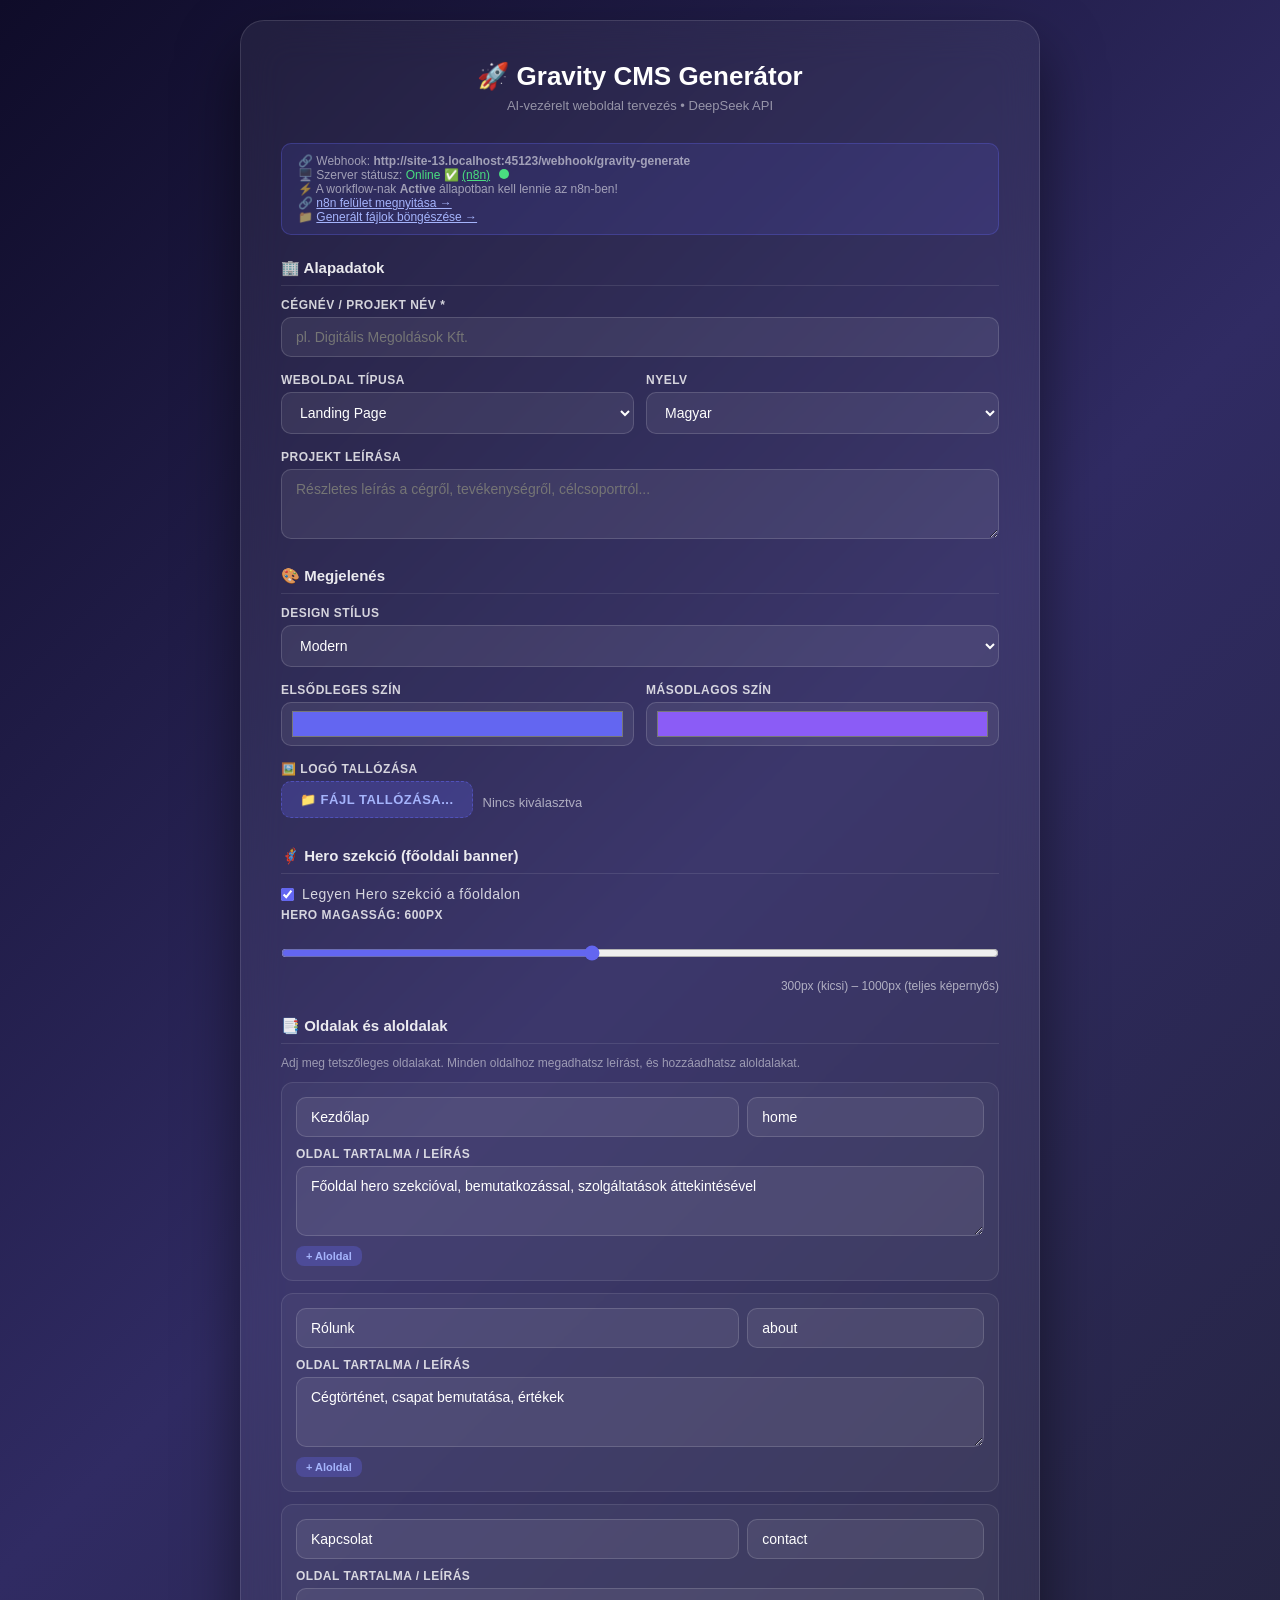
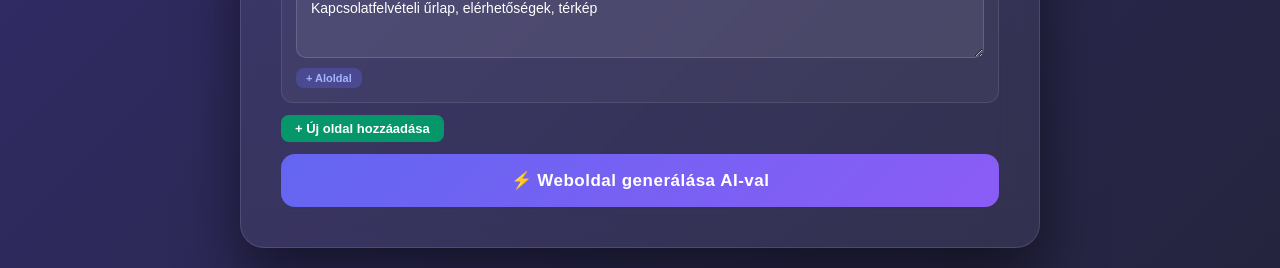
==== commit 61194390: "🔖 Release v0.3.2 Modified: .version, gravity-generator.html" ====
--- a/gravity-generator.html
+++ b/gravity-generator.html
@@ -76,13 +76,70 @@
     }
     button[type="submit"]:hover { transform: translateY(-2px); box-shadow: 0 10px 30px rgba(99,102,241,0.5); }
     button[type="submit"]:disabled { opacity: 0.5; cursor: not-allowed; transform: none; box-shadow: none; }
-    #response { margin-top: 20px; padding: 16px; background: rgba(0,0,0,0.35); border-radius: 12px; max-height: 400px; overflow-y: auto; display: none; }
-    #response pre { color: #a5b4fc; font-size: 12px; white-space: pre-wrap; word-break: break-all; font-family: 'SF Mono', 'Fira Code', 'Consolas', monospace; line-height: 1.6; }
+
+    /* Progress -------------------------------------------------- */
+    .progress-container {
+      margin-top: 16px; display: none;
+    }
+    .progress-bar {
+      width: 100%; height: 8px; background: rgba(255,255,255,0.08);
+      border-radius: 10px; overflow: hidden;
+    }
+    .progress-fill {
+      height: 100%; width: 0%;
+      background: linear-gradient(90deg, #6366f1, #8b5cf6, #a78bfa);
+      border-radius: 10px;
+      transition: width 0.8s ease;
+    }
+    .progress-fill.indeterminate {
+      width: 30%;
+      animation: indeterminate 1.5s ease-in-out infinite;
+    }
+    @keyframes indeterminate {
+      0% { transform: translateX(-100%); }
+      100% { transform: translateX(400%); }
+    }
+    .step-list {
+      margin-top: 12px; font-size: 12px; color: rgba(255,255,255,0.5);
+    }
+    .step { padding: 4px 0; transition: color 0.3s; }
+    .step.active { color: #a5b4fc; }
+    .step.done { color: #4ade80; }
+    .step.error { color: #f87171; }
+    .step .step-icon { display: inline-block; width: 16px; margin-right: 4px; text-align: center; }
+
+    /* Response / download --------------------------------------- */
+    #response {
+      margin-top: 16px; padding: 16px; background: rgba(0,0,0,0.35);
+      border-radius: 12px; max-height: 400px; overflow-y: auto; display: none;
+    }
+    #response pre {
+      color: #a5b4fc; font-size: 12px; white-space: pre-wrap; word-break: break-all;
+      font-family: 'SF Mono', 'Fira Code', 'Consolas', monospace; line-height: 1.6;
+    }
     .status-ok { color: #4ade80 !important; }
     .status-error { color: #f87171 !important; }
-    .spinner { display: inline-block; width: 16px; height: 16px; border: 2px solid rgba(255,255,255,0.3); border-top-color: #fff; border-radius: 50%; animation: spin 0.6s linear infinite; margin-right: 8px; vertical-align: middle; }
+
+    .download-btn {
+      display: none;
+      width: 100%; padding: 14px; margin-top: 12px;
+      background: #059669; color: #fff; border: none; border-radius: 10px;
+      font-size: 15px; font-weight: 700; cursor: pointer; text-align: center;
+      transition: all 0.2s; text-decoration: none;
+    }
+    .download-btn:hover { background: #047857; }
+
+    .spinner {
+      display: inline-block; width: 16px; height: 16px;
+      border: 2px solid rgba(255,255,255,0.3); border-top-color: #fff;
+      border-radius: 50%; animation: spin 0.6s linear infinite;
+      margin-right: 8px; vertical-align: middle;
+    }
     @keyframes spin { to { transform: rotate(360deg); } }
-    .info-box { background: rgba(99,102,241,0.12); border: 1px solid rgba(99,102,241,0.3); border-radius: 10px; padding: 10px 16px; margin-bottom: 20px; font-size: 12px; color: rgba(255,255,255,0.55); }
+    .info-box {
+      background: rgba(99,102,241,0.12); border: 1px solid rgba(99,102,241,0.3);
+      border-radius: 10px; padding: 10px 16px; margin-bottom: 20px; font-size: 12px; color: rgba(255,255,255,0.55);
+    }
   </style>
 </head>
 <body>
@@ -182,6 +239,22 @@
     <div id="pagesContainer"></div>
     <button type="button" class="btn btn-add" id="addPageBtn">+ Új oldal hozzáadása</button>
 
+    <!-- Progress bar -->
+    <div class="progress-container" id="progressContainer">
+      <div class="progress-bar">
+        <div class="progress-fill" id="progressFill"></div>
+      </div>
+      <div class="step-list" id="stepList">
+        <div class="step" data-step="0"><span class="step-icon">⏳</span> Bemenet feldolgozása</div>
+        <div class="step" data-step="1"><span class="step-icon">⏳</span> AI prompt összeállítása</div>
+        <div class="step" data-step="2"><span class="step-icon">⏳</span> DeepSeek API hívás (ez pár másodperc)</div>
+        <div class="step" data-step="3"><span class="step-icon">⏳</span> Válasz feldolgozása és fájlba mentés</div>
+      </div>
+    </div>
+
+    <!-- Letöltés gomb -->
+    <a class="download-btn" id="downloadBtn" href="#" target="_blank">⬇️ Generált fájl letöltése</a>
+
     <button type="submit" id="submitBtn">⚡ Weboldal generálása AI-val</button>
   </form>
 
@@ -189,54 +262,45 @@
 </div>
 
 <script>
-// Automatikus URL érzékelés – ugyanarról a szerverről töltjük be
 const SERVER_BASE = window.location.origin;
 const WEBHOOK_URL = SERVER_BASE + '/webhook/gravity-generate';
 const N8N_URL = 'http://192.168.4.148:5678';
 document.getElementById('webhookUrl').textContent = WEBHOOK_URL;
 
-// ---- Szerver státusz ellenőrzése (same-origin, működik!) ----
+// ---- Státuszellenőrzés ----
 const serverStatus = document.getElementById('serverStatus');
 const statusDot = document.getElementById('statusDot');
-
 function updateStatus(online) {
   if (online) {
     serverStatus.innerHTML = 'Online ✅ <a href="' + N8N_URL + '" target="_blank" style="color:#4ade80;text-decoration:underline;">(n8n)</a>';
-    serverStatus.style.color = '#4ade80';
-    statusDot.style.background = '#4ade80';
+    serverStatus.style.color = '#4ade80'; statusDot.style.background = '#4ade80';
   } else {
     serverStatus.textContent = 'Offline ❌';
-    serverStatus.style.color = '#f87171';
-    statusDot.style.background = '#f87171';
+    serverStatus.style.color = '#f87171'; statusDot.style.background = '#f87171';
   }
 }
-
 async function checkServerStatus() {
   try {
-    const controller = new AbortController();
-    const timeoutId = setTimeout(() => controller.abort(), 5000);
-    await fetch('/healthz', { signal: controller.signal });
-    clearTimeout(timeoutId);
-    updateStatus(true);
-  } catch (err) {
-    updateStatus(false);
-  }
+    const c = new AbortController();
+    const t = setTimeout(() => c.abort(), 5000);
+    await fetch('/healthz', { signal: c.signal });
+    clearTimeout(t); updateStatus(true);
+  } catch (e) { updateStatus(false); }
 }
-
-// Ellenőrzés azonnal, majd 30 másodpercenként
 checkServerStatus();
 setInterval(checkServerStatus, 30000);
 
 // ---- Hero slider ----
 const heroHeight = document.getElementById('heroHeight');
-const heroHeightValue = document.getElementById('heroHeightValue');
-heroHeight.addEventListener('input', () => { heroHeightValue.textContent = heroHeight.value; });
+document.getElementById('heroHeightValue').textContent = heroHeight.value;
+heroHeight.addEventListener('input', () => {
+  document.getElementById('heroHeightValue').textContent = heroHeight.value;
+});
 
 // ---- Logo file ----
 const logoFile = document.getElementById('logoFile');
 const logoFileName = document.getElementById('logoFileName');
-let logoBase64 = null;
-let logoFilename = null;
+let logoBase64 = null, logoFilename = null;
 logoFile.addEventListener('change', (e) => {
   const file = e.target.files[0];
   if (!file) { logoFileName.textContent = 'Nincs kiválasztva'; logoBase64 = null; logoFilename = null; return; }
@@ -256,39 +320,7 @@
   { name: 'Kapcsolat', slug: 'contact', description: 'Kapcsolatfelvételi űrlap, elérhetőségek, térkép', subpages: [] }
 ];
 
-function createPageEntry(pageData = null) {
-  const idx = pageCounter++;
-  const isDefault = !!pageData;
-  const name = pageData ? pageData.name : '';
-  const slug = pageData ? pageData.slug : '';
-  const desc = pageData ? pageData.description : '';
-  const subpages = pageData ? (pageData.subpages || []) : [];
-
-  const div = document.createElement('div');
-  div.className = 'page-entry';
-  div.dataset.pageIndex = idx;
-  div.innerHTML = `
-    <div class="page-header">
-      <input type="text" class="page-name" placeholder="Oldal neve" value="${escapeHtml(name)}" style="flex:2;">
-      <input type="text" class="page-slug" placeholder="URL slug" value="${escapeHtml(slug)}" style="flex:1;">
-      ${isDefault ? '' : '<button type="button" class="btn btn-del remove-page">✕</button>'}
-    </div>
-    <div class="form-group" style="margin-bottom:4px;">
-      <label>Oldal tartalma / leírás</label>
-      <textarea class="page-description" rows="2" placeholder="Mi jelenjen meg ezen az oldalon?">${escapeHtml(desc)}</textarea>
-    </div>
-    <div class="subpages-container"></div>
-    <button type="button" class="btn btn-sm add-subpage">+ Aloldal</button>
-  `;
-
-  const subContainer = div.querySelector('.subpages-container');
-  subpages.forEach(sp => addSubpageEntry(subContainer, sp.name, sp.slug, sp.description));
-  div.querySelector('.add-subpage').addEventListener('click', () => addSubpageEntry(subContainer, '', '', ''));
-  const removeBtn = div.querySelector('.remove-page');
-  if (removeBtn) removeBtn.addEventListener('click', () => div.remove());
-
-  return div;
-}
+function escapeHtml(str) { return str.replace(/&/g, '&').replace(/</g, '<').replace(/>/g, '>').replace(/"/g, '"'); }
 
 function addSubpageEntry(container, name = '', slug = '', desc = '') {
   const div = document.createElement('div');
@@ -303,10 +335,69 @@
   container.appendChild(div);
 }
 
-function escapeHtml(str) { return str.replace(/&/g, '&').replace(/</g, '<').replace(/>/g, '>').replace(/"/g, '"'); }
+function createPageEntry(pageData = null) {
+  const idx = pageCounter++;
+  const isDefault = !!pageData;
+  const name = pageData ? pageData.name : '';
+  const slug = pageData ? pageData.slug : '';
+  const desc = pageData ? pageData.description : '';
+  const subpages = pageData ? (pageData.subpages || []) : [];
+
+  const div = document.createElement('div');
+  div.className = 'page-entry';
+  div.innerHTML = `
+    <div class="page-header">
+      <input type="text" class="page-name" placeholder="Oldal neve" value="${escapeHtml(name)}" style="flex:2;">
+      <input type="text" class="page-slug" placeholder="URL slug" value="${escapeHtml(slug)}" style="flex:1;">
+      ${isDefault ? '' : '<button type="button" class="btn btn-del remove-page">✕</button>'}
+    </div>
+    <div class="form-group" style="margin-bottom:4px;">
+      <label>Oldal tartalma / leírás</label>
+      <textarea class="page-description" rows="2" placeholder="Mi jelenjen meg ezen az oldalon?">${escapeHtml(desc)}</textarea>
+    </div>
+    <div class="subpages-container"></div>
+    <button type="button" class="btn btn-sm add-subpage">+ Aloldal</button>
+  `;
+  const subContainer = div.querySelector('.subpages-container');
+  subpages.forEach(sp => addSubpageEntry(subContainer, sp.name, sp.slug, sp.description));
+  div.querySelector('.add-subpage').addEventListener('click', () => addSubpageEntry(subContainer, '', '', ''));
+  const removeBtn = div.querySelector('.remove-page');
+  if (removeBtn) removeBtn.addEventListener('click', () => div.remove());
+  return div;
+}
 
 defaultPages.forEach(p => pagesContainer.appendChild(createPageEntry(p)));
 document.getElementById('addPageBtn').addEventListener('click', () => pagesContainer.appendChild(createPageEntry()));
+
+// ---- Progress / steps ----
+const progressContainer = document.getElementById('progressContainer');
+const progressFill = document.getElementById('progressFill');
+const steps = document.querySelectorAll('.step');
+const downloadBtn = document.getElementById('downloadBtn');
+
+function resetUI() {
+  progressContainer.style.display = 'none';
+  progressFill.className = 'progress-fill';
+  progressFill.style.width = '0%';
+  downloadBtn.style.display = 'none';
+  downloadBtn.href = '#';
+  steps.forEach(s => { s.className = 'step'; s.querySelector('.step-icon').textContent = '⏳'; });
+}
+
+function setStep(index, state) {
+  const s = steps[index];
+  if (!s) return;
+  if (state === 'active') {
+    s.className = 'step active';
+    s.querySelector('.step-icon').textContent = '🔄';
+  } else if (state === 'done') {
+    s.className = 'step done';
+    s.querySelector('.step-icon').textContent = '✅';
+  } else if (state === 'error') {
+    s.className = 'step error';
+    s.querySelector('.step-icon').textContent = '❌';
+  }
+}
 
 // ---- Submit ----
 const form = document.getElementById('generatorForm');
@@ -345,21 +436,74 @@
     pages: pages
   };
 
+  // UI reset
+  resetUI();
+  responseContent.textContent = '';
+  responseContent.className = '';
+  responseDiv.style.display = 'none';
+
   submitBtn.disabled = true;
   submitBtn.innerHTML = '<span class="spinner"></span>Generálás folyamatban...';
-  responseDiv.style.display = 'block';
-  responseContent.textContent = '⏳ Küldés a DeepSeek API felé...';
-  responseContent.className = '';
+
+  // Progress bar megjelenítése
+  progressContainer.style.display = 'block';
+  progressFill.className = 'progress-fill indeterminate';
+
+  // Animált lépések (becslés)
+  setStep(0, 'active');
+  const stepTimers = [];
+
+  stepTimers.push(setTimeout(() => { setStep(0, 'done'); setStep(1, 'active'); progressFill.style.width = '25%'; }, 500));
+  stepTimers.push(setTimeout(() => { setStep(1, 'done'); setStep(2, 'active'); progressFill.style.width = '50%'; }, 1500));
+  // A 2. lépés (API hívás) a leghosszabb, a tényleges válaszig ezt tartjuk aktívan
 
   try {
-    const res = await fetch(WEBHOOK_URL, { method: 'POST', headers: { 'Content-Type': 'application/json' }, body: JSON.stringify(payload) });
+    const res = await fetch(WEBHOOK_URL, {
+      method: 'POST',
+      headers: { 'Content-Type': 'application/json' },
+      body: JSON.stringify(payload)
+    });
+
+    // API válasz megjött – lépés kész
+    stepTimers.forEach(t => clearTimeout(t));
+    setStep(0, 'done'); setStep(1, 'done'); setStep(2, 'done');
+    setStep(3, 'active');
+    progressFill.className = 'progress-fill';
+    progressFill.style.width = '75%';
+
     const data = await res.json();
     if (!res.ok || data.error) throw new Error(data.message || data.error || `HTTP ${res.status}`);
+
+    // Sikeres – minden kész
+    setStep(3, 'done');
+    progressFill.style.width = '100%';
+
     responseContent.className = 'status-ok';
     responseContent.textContent = JSON.stringify(data, null, 2);
+    responseDiv.style.display = 'block';
+
+    // Letöltés gomb
+    if (data.saved_to) {
+      const filename = data.saved_to.split('/').pop();
+      downloadBtn.href = '/output/' + filename;
+      downloadBtn.textContent = '⬇️ ' + filename + ' letöltése';
+      downloadBtn.style.display = 'block';
+    }
+
+    // 2 mp után eltüntetjük a progress bar-t
+    setTimeout(() => { progressFill.style.width = '0%'; }, 2000);
+
   } catch (err) {
+    stepTimers.forEach(t => clearTimeout(t));
+    setStep(0, 'done'); setStep(1, 'done'); setStep(2, 'error');
+    setStep(3, 'error');
+    progressFill.className = 'progress-fill';
+    progressFill.style.background = '#f87171';
+    progressFill.style.width = '100%';
+
     responseContent.className = 'status-error';
     responseContent.textContent = '❌ HIBA: ' + err.message + '\n\nEllenőrizd:\n1. Szerver: ' + SERVER_BASE + '\n2. Workflow Active?\n3. API kulcs helyes?';
+    responseDiv.style.display = 'block';
   } finally {
     submitBtn.disabled = false;
     submitBtn.innerHTML = '⚡ Weboldal generálása AI-val';
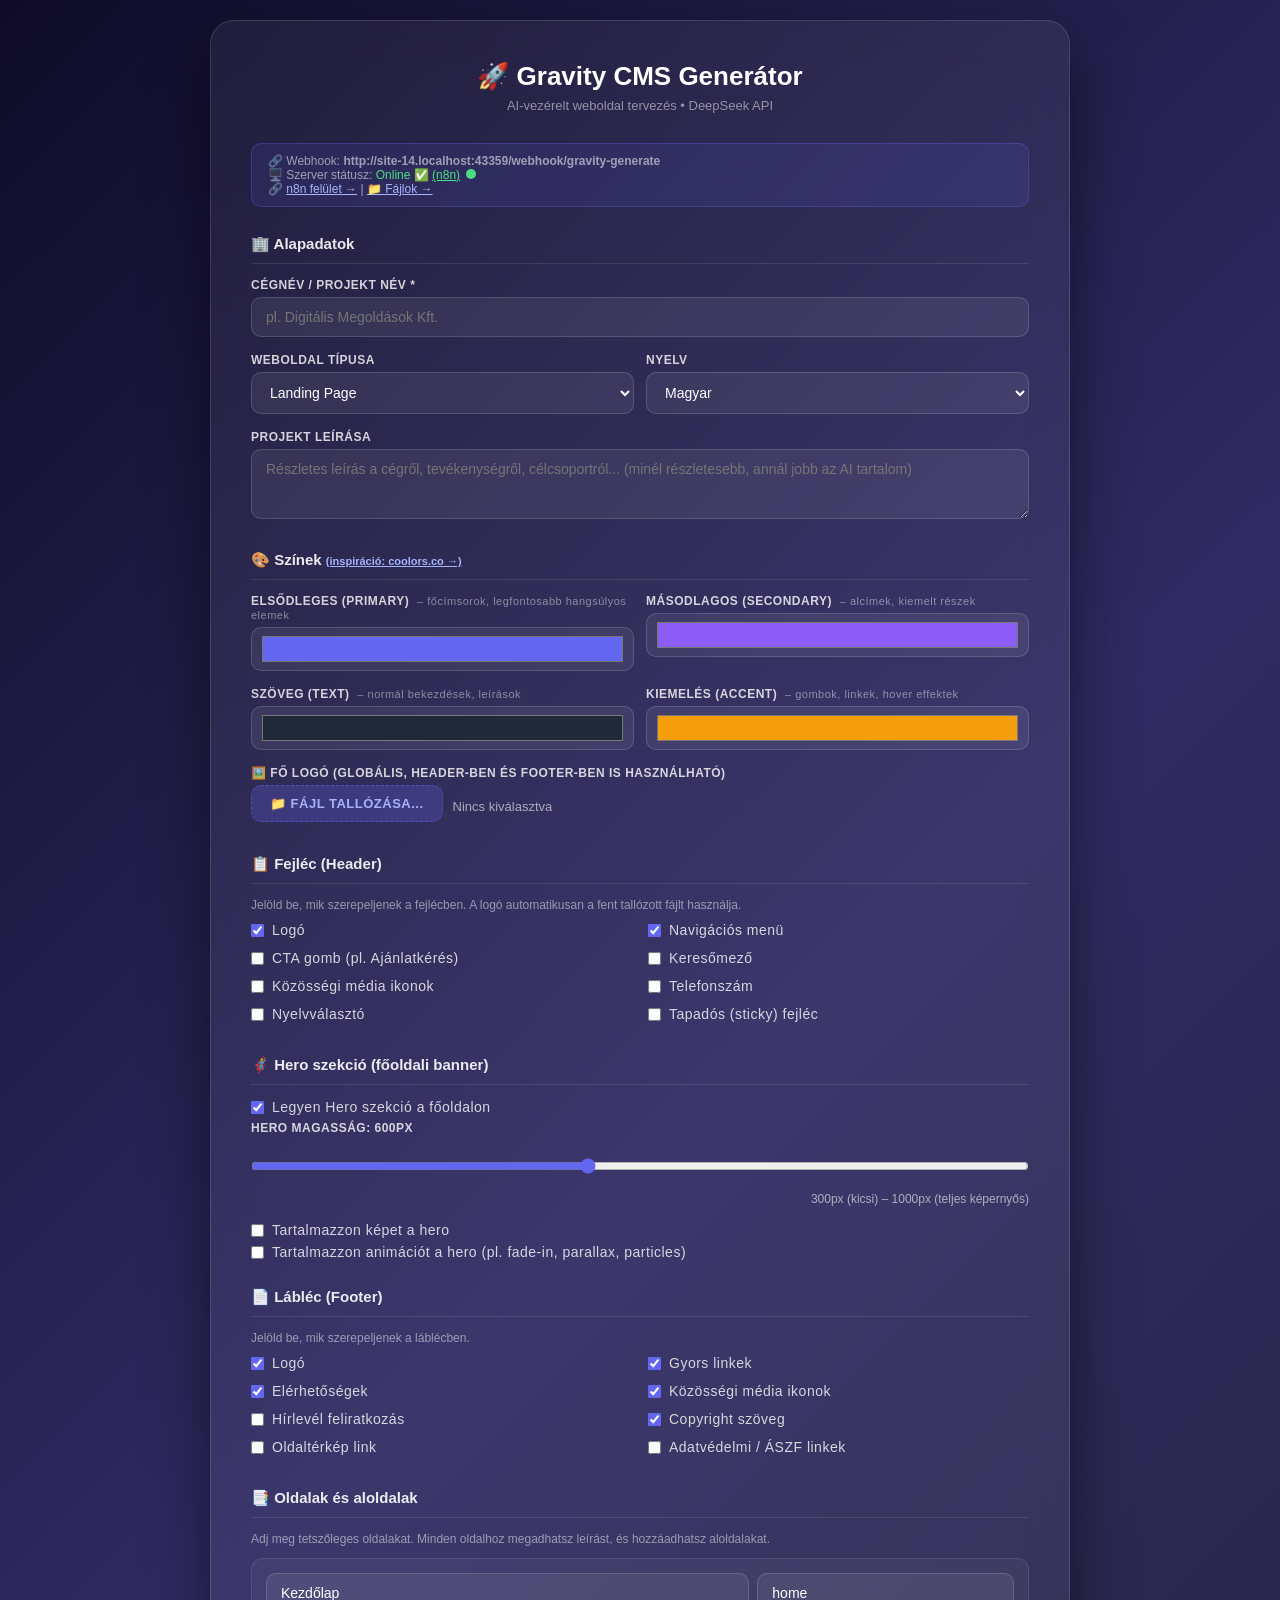
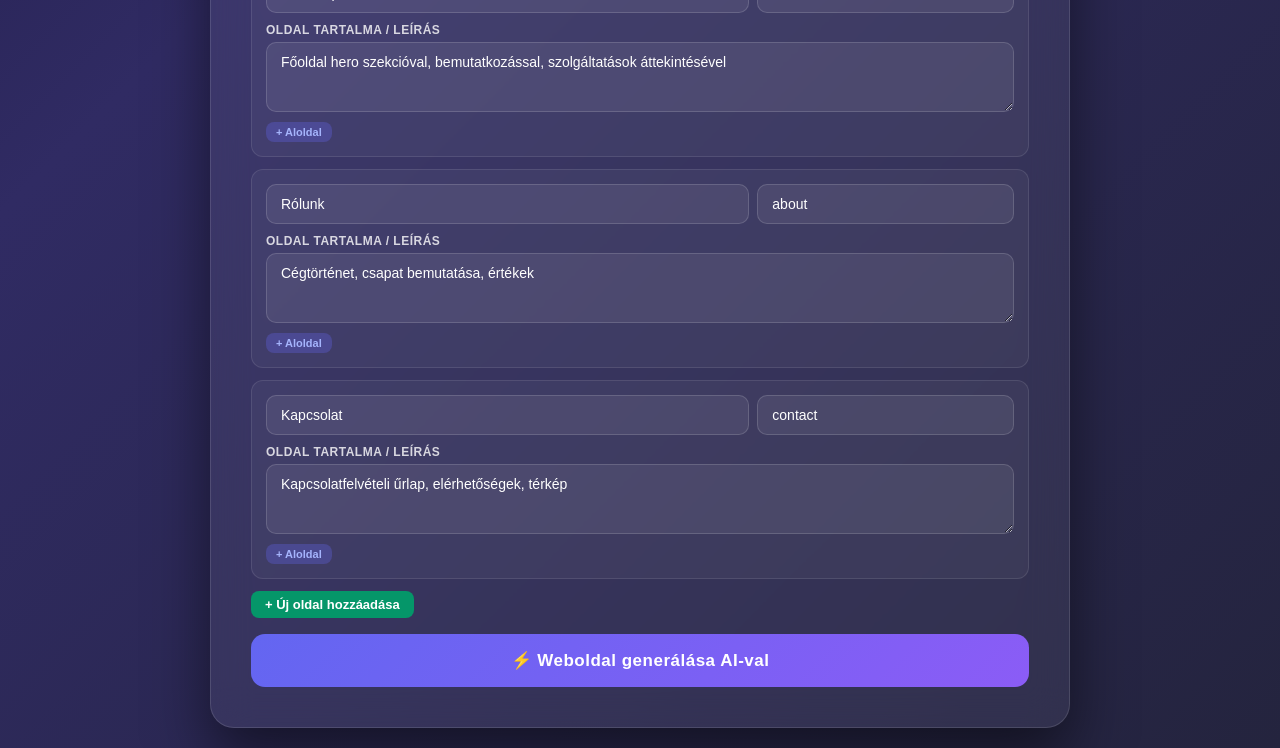
==== commit b6727f39: "🔖 Release v0.4.0 Modified: .version, gravity-generator.html, workflows/example-gravity-cms-deepseek." ====
--- a/gravity-generator.html
+++ b/gravity-generator.html
@@ -16,14 +16,15 @@
     .container {
       background: rgba(255,255,255,0.06); backdrop-filter: blur(20px);
       border: 1px solid rgba(255,255,255,0.12); border-radius: 24px;
-      padding: 40px; max-width: 800px; width: 100%;
+      padding: 40px; max-width: 860px; width: 100%;
       box-shadow: 0 30px 60px rgba(0,0,0,0.5);
     }
     h1 { color: #fff; font-size: 26px; text-align: center; margin-bottom: 6px; }
     .subtitle { color: rgba(255,255,255,0.5); text-align: center; font-size: 13px; margin-bottom: 30px; }
-    h3 { color: rgba(255,255,255,0.9); font-size: 15px; margin: 24px 0 12px; border-bottom: 1px solid rgba(255,255,255,0.1); padding-bottom: 8px; }
+    h3 { color: rgba(255,255,255,0.9); font-size: 15px; margin: 28px 0 14px; border-bottom: 1px solid rgba(255,255,255,0.1); padding-bottom: 10px; }
     .form-group { margin-bottom: 16px; }
     label { display: block; color: rgba(255,255,255,0.8); font-size: 12px; font-weight: 600; margin-bottom: 5px; text-transform: uppercase; letter-spacing: 0.5px; }
+    .label-desc { font-size: 11px; color: rgba(255,255,255,0.45); font-weight: 400; text-transform: none; margin-left: 4px; }
     input, select, textarea {
       width: 100%; padding: 11px 14px; border: 1px solid rgba(255,255,255,0.15);
       border-radius: 10px; background: rgba(255,255,255,0.07);
@@ -38,6 +39,8 @@
     select option { background: #1e1b4b; color: #fff; }
     .row { display: flex; gap: 12px; }
     .row .form-group { flex: 1; }
+    .row-3 { display: flex; gap: 12px; }
+    .row-3 .form-group { flex: 1; }
     input[type="color"] {
       width: 100%; height: 44px; padding: 4px 8px; cursor: pointer;
       border: 1px solid rgba(255,255,255,0.15); border-radius: 10px; background: rgba(255,255,255,0.07);
@@ -47,6 +50,7 @@
     .checkbox-row { display: flex; align-items: center; gap: 8px; margin-bottom: 6px; }
     .checkbox-row input[type="checkbox"] { width: auto; accent-color: #6366f1; }
     .checkbox-row label { margin-bottom: 0; text-transform: none; font-size: 14px; font-weight: 400; }
+    .checkbox-grid { display: grid; grid-template-columns: 1fr 1fr; gap: 6px 16px; }
     .page-entry { background: rgba(255,255,255,0.04); border: 1px solid rgba(255,255,255,0.1); border-radius: 12px; padding: 14px; margin-bottom: 12px; }
     .page-header { display: flex; align-items: center; gap: 8px; margin-bottom: 10px; }
     .page-header input { flex: 1; }
@@ -72,74 +76,32 @@
     button[type="submit"] {
       width: 100%; padding: 16px; background: linear-gradient(135deg, #6366f1, #8b5cf6);
       color: #fff; border: none; border-radius: 14px; font-size: 17px;
-      font-weight: 700; cursor: pointer; letter-spacing: 0.5px; transition: all 0.3s; margin-top: 12px;
+      font-weight: 700; cursor: pointer; letter-spacing: 0.5px; transition: all 0.3s; margin-top: 16px;
     }
     button[type="submit"]:hover { transform: translateY(-2px); box-shadow: 0 10px 30px rgba(99,102,241,0.5); }
     button[type="submit"]:disabled { opacity: 0.5; cursor: not-allowed; transform: none; box-shadow: none; }
-
-    /* Progress -------------------------------------------------- */
-    .progress-container {
-      margin-top: 16px; display: none;
-    }
-    .progress-bar {
-      width: 100%; height: 8px; background: rgba(255,255,255,0.08);
-      border-radius: 10px; overflow: hidden;
-    }
-    .progress-fill {
-      height: 100%; width: 0%;
-      background: linear-gradient(90deg, #6366f1, #8b5cf6, #a78bfa);
-      border-radius: 10px;
-      transition: width 0.8s ease;
-    }
-    .progress-fill.indeterminate {
-      width: 30%;
-      animation: indeterminate 1.5s ease-in-out infinite;
-    }
-    @keyframes indeterminate {
-      0% { transform: translateX(-100%); }
-      100% { transform: translateX(400%); }
-    }
-    .step-list {
-      margin-top: 12px; font-size: 12px; color: rgba(255,255,255,0.5);
-    }
+    .progress-container { margin-top: 16px; display: none; }
+    .progress-bar { width: 100%; height: 8px; background: rgba(255,255,255,0.08); border-radius: 10px; overflow: hidden; }
+    .progress-fill { height: 100%; width: 0%; background: linear-gradient(90deg, #6366f1, #8b5cf6, #a78bfa); border-radius: 10px; transition: width 0.8s ease; }
+    .progress-fill.indeterminate { width: 30%; animation: indeterminate 1.5s ease-in-out infinite; }
+    @keyframes indeterminate { 0% { transform: translateX(-100%); } 100% { transform: translateX(400%); } }
+    .step-list { margin-top: 12px; font-size: 12px; color: rgba(255,255,255,0.5); }
     .step { padding: 4px 0; transition: color 0.3s; }
     .step.active { color: #a5b4fc; }
     .step.done { color: #4ade80; }
     .step.error { color: #f87171; }
     .step .step-icon { display: inline-block; width: 16px; margin-right: 4px; text-align: center; }
-
-    /* Response / download --------------------------------------- */
-    #response {
-      margin-top: 16px; padding: 16px; background: rgba(0,0,0,0.35);
-      border-radius: 12px; max-height: 400px; overflow-y: auto; display: none;
-    }
-    #response pre {
-      color: #a5b4fc; font-size: 12px; white-space: pre-wrap; word-break: break-all;
-      font-family: 'SF Mono', 'Fira Code', 'Consolas', monospace; line-height: 1.6;
-    }
+    #response { margin-top: 16px; padding: 16px; background: rgba(0,0,0,0.35); border-radius: 12px; max-height: 400px; overflow-y: auto; display: none; }
+    #response pre { color: #a5b4fc; font-size: 12px; white-space: pre-wrap; word-break: break-all; font-family: 'SF Mono', 'Fira Code', 'Consolas', monospace; line-height: 1.6; }
     .status-ok { color: #4ade80 !important; }
     .status-error { color: #f87171 !important; }
-
-    .download-btn {
-      display: none;
-      width: 100%; padding: 14px; margin-top: 12px;
-      background: #059669; color: #fff; border: none; border-radius: 10px;
-      font-size: 15px; font-weight: 700; cursor: pointer; text-align: center;
-      transition: all 0.2s; text-decoration: none;
-    }
+    .download-btn { display: none; width: 100%; padding: 14px; margin-top: 12px; background: #059669; color: #fff; border: none; border-radius: 10px; font-size: 15px; font-weight: 700; cursor: pointer; text-align: center; transition: all 0.2s; text-decoration: none; }
     .download-btn:hover { background: #047857; }
-
-    .spinner {
-      display: inline-block; width: 16px; height: 16px;
-      border: 2px solid rgba(255,255,255,0.3); border-top-color: #fff;
-      border-radius: 50%; animation: spin 0.6s linear infinite;
-      margin-right: 8px; vertical-align: middle;
-    }
+    .spinner { display: inline-block; width: 16px; height: 16px; border: 2px solid rgba(255,255,255,0.3); border-top-color: #fff; border-radius: 50%; animation: spin 0.6s linear infinite; margin-right: 8px; vertical-align: middle; }
     @keyframes spin { to { transform: rotate(360deg); } }
-    .info-box {
-      background: rgba(99,102,241,0.12); border: 1px solid rgba(99,102,241,0.3);
-      border-radius: 10px; padding: 10px 16px; margin-bottom: 20px; font-size: 12px; color: rgba(255,255,255,0.55);
-    }
+    .info-box { background: rgba(99,102,241,0.12); border: 1px solid rgba(99,102,241,0.3); border-radius: 10px; padding: 10px 16px; margin-bottom: 20px; font-size: 12px; color: rgba(255,255,255,0.55); }
+    .inspiration-link { color: #a5b4fc; text-decoration: underline; font-size: 11px; }
+    .inspiration-link:hover { color: #c4b5fd; }
   </style>
 </head>
 <body>
@@ -149,14 +111,13 @@
 
   <div class="info-box">
     🔗 Webhook: <strong id="webhookUrl">/webhook/gravity-generate</strong>
-    <br>🖥️ Szerver státusz: <span id="serverStatus">Ellenőrzés...</span>
-    <span id="statusDot" style="display:inline-block;width:10px;height:10px;border-radius:50%;background:#f59e0b;margin-left:6px;"></span>
-    <br>⚡ A workflow-nak <strong>Active</strong> állapotban kell lennie az n8n-ben!
-    <br>🔗 <a href="http://192.168.4.148:5678" target="_blank" style="color:#a5b4fc;">n8n felület megnyitása →</a>
-    <br>📁 <a href="/output/" target="_blank" style="color:#a5b4fc;">Generált fájlok böngészése →</a>
+    <br>🖥️ Szerver státusz: <span id="serverStatus">Ellenőrzés...</span><span id="statusDot" style="display:inline-block;width:10px;height:10px;border-radius:50%;background:#f59e0b;margin-left:6px;"></span>
+    <br>🔗 <a href="http://192.168.4.148:5678" target="_blank" style="color:#a5b4fc;">n8n felület →</a> | <a href="/output/" target="_blank" style="color:#a5b4fc;">📁 Fájlok →</a>
   </div>
 
   <form id="generatorForm">
+
+    <!-- === ALAPADATOK === -->
     <h3>🏢 Alapadatok</h3>
     <div class="form-group">
       <label>Cégnév / Projekt név *</label>
@@ -185,35 +146,35 @@
     </div>
     <div class="form-group">
       <label>Projekt leírása</label>
-      <textarea id="description" placeholder="Részletes leírás a cégről, tevékenységről, célcsoportról..."></textarea>
-    </div>
-
-    <h3>🎨 Megjelenés</h3>
+      <textarea id="description" placeholder="Részletes leírás a cégről, tevékenységről, célcsoportról... (minél részletesebb, annál jobb az AI tartalom)"></textarea>
+    </div>
+
+    <!-- === SZÍNEK === -->
+    <h3>🎨 Színek <a href="https://coolors.co" target="_blank" class="inspiration-link">(inspiráció: coolors.co →)</a></h3>
     <div class="row">
       <div class="form-group">
-        <label>Design stílus</label>
-        <select id="designStyle">
-          <option value="modern" selected>Modern</option>
-          <option value="minimal">Minimalista</option>
-          <option value="classic">Klasszikus</option>
-          <option value="bold">Feltűnő / Vállalati</option>
-          <option value="corporate">Elegáns üzleti</option>
-        </select>
+        <label>Elsődleges (Primary) <span class="label-desc">– főcímsorok, legfontosabb hangsúlyos elemek</span></label>
+        <input type="color" id="primaryColor" value="#6366f1">
+      </div>
+      <div class="form-group">
+        <label>Másodlagos (Secondary) <span class="label-desc">– alcímek, kiemelt részek</span></label>
+        <input type="color" id="secondaryColor" value="#8b5cf6">
       </div>
     </div>
     <div class="row">
       <div class="form-group">
-        <label>Elsődleges szín</label>
-        <input type="color" id="primaryColor" value="#6366f1">
+        <label>Szöveg (Text) <span class="label-desc">– normál bekezdések, leírások</span></label>
+        <input type="color" id="textColor" value="#1f2937">
       </div>
       <div class="form-group">
-        <label>Másodlagos szín</label>
-        <input type="color" id="secondaryColor" value="#8b5cf6">
-      </div>
-    </div>
-
+        <label>Kiemelés (Accent) <span class="label-desc">– gombok, linkek, hover effektek</span></label>
+        <input type="color" id="accentColor" value="#f59e0b">
+      </div>
+    </div>
+
+    <!-- === LOGÓ === -->
     <div class="form-group">
-      <label>🖼️ Logó tallózása</label>
+      <label>🖼️ Fő logó (globális, header-ben és footer-ben is használható)</label>
       <div class="file-upload">
         <label class="file-label" for="logoFile">📁 Fájl tallózása...</label>
         <input type="file" id="logoFile" accept="image/*">
@@ -221,6 +182,23 @@
       </div>
     </div>
 
+    <!-- === HEADER === -->
+    <h3>📋 Fejléc (Header)</h3>
+    <p style="font-size:12px;color:rgba(255,255,255,0.5);margin-bottom:10px;">
+      Jelöld be, mik szerepeljenek a fejlécben. A logó automatikusan a fent tallózott fájlt használja.
+    </p>
+    <div class="checkbox-grid">
+      <div class="checkbox-row"><input type="checkbox" class="header-opt" id="hdr_logo" value="logo" checked><label for="hdr_logo">Logó</label></div>
+      <div class="checkbox-row"><input type="checkbox" class="header-opt" id="hdr_nav" value="navigation" checked><label for="hdr_nav">Navigációs menü</label></div>
+      <div class="checkbox-row"><input type="checkbox" class="header-opt" id="hdr_cta" value="cta_button"><label for="hdr_cta">CTA gomb (pl. Ajánlatkérés)</label></div>
+      <div class="checkbox-row"><input type="checkbox" class="header-opt" id="hdr_search" value="search"><label for="hdr_search">Keresőmező</label></div>
+      <div class="checkbox-row"><input type="checkbox" class="header-opt" id="hdr_social" value="social_icons"><label for="hdr_social">Közösségi média ikonok</label></div>
+      <div class="checkbox-row"><input type="checkbox" class="header-opt" id="hdr_phone" value="phone"><label for="hdr_phone">Telefonszám</label></div>
+      <div class="checkbox-row"><input type="checkbox" class="header-opt" id="hdr_lang" value="language_switcher"><label for="hdr_lang">Nyelvválasztó</label></div>
+      <div class="checkbox-row"><input type="checkbox" class="header-opt" id="hdr_sticky" value="sticky"><label for="hdr_sticky">Tapadós (sticky) fejléc</label></div>
+    </div>
+
+    <!-- === HERO === -->
     <h3>🦸 Hero szekció (főoldali banner)</h3>
     <div class="checkbox-row">
       <input type="checkbox" id="heroEnabled" checked>
@@ -231,7 +209,54 @@
       <input type="range" id="heroHeight" min="300" max="1000" value="600" step="50">
       <div class="range-value">300px (kicsi) – 1000px (teljes képernyős)</div>
     </div>
-
+    <div class="checkbox-row">
+      <input type="checkbox" id="heroImageEnabled">
+      <label for="heroImageEnabled">Tartalmazzon képet a hero</label>
+    </div>
+    <div class="form-group" id="heroImageGroup" style="display:none;">
+      <label>Kép forrása</label>
+      <select id="heroImageSource">
+        <option value="ai">AI generáljon a weboldalhoz illőt</option>
+        <option value="upload">Saját kép tallózása</option>
+      </select>
+      <div class="file-upload" id="heroImageUpload" style="display:none;margin-top:8px;">
+        <label class="file-label" for="heroImageFile">📁 Kép tallózása...</label>
+        <input type="file" id="heroImageFile" accept="image/*">
+        <span class="file-name" id="heroImageFileName">Nincs kiválasztva</span>
+      </div>
+    </div>
+    <div class="checkbox-row">
+      <input type="checkbox" id="heroAnimationEnabled">
+      <label for="heroAnimationEnabled">Tartalmazzon animációt a hero (pl. fade-in, parallax, particles)</label>
+    </div>
+    <div class="form-group" id="heroAnimationGroup" style="display:none;">
+      <label>Animáció típusa</label>
+      <select id="heroAnimationType">
+        <option value="fade_in">Fade-in (áttűnés)</option>
+        <option value="parallax">Parallax (mélységi elmozdulás)</option>
+        <option value="particles">Részecske effekt</option>
+        <option value="typing">Gépelés animáció</option>
+        <option value="slide_up">Felcsúszás</option>
+      </select>
+    </div>
+
+    <!-- === FOOTER === -->
+    <h3>📄 Lábléc (Footer)</h3>
+    <p style="font-size:12px;color:rgba(255,255,255,0.5);margin-bottom:10px;">
+      Jelöld be, mik szerepeljenek a láblécben.
+    </p>
+    <div class="checkbox-grid">
+      <div class="checkbox-row"><input type="checkbox" class="footer-opt" id="ftr_logo" value="logo" checked><label for="ftr_logo">Logó</label></div>
+      <div class="checkbox-row"><input type="checkbox" class="footer-opt" id="ftr_links" value="quick_links" checked><label for="ftr_links">Gyors linkek</label></div>
+      <div class="checkbox-row"><input type="checkbox" class="footer-opt" id="ftr_contact" value="contact_info" checked><label for="ftr_contact">Elérhetőségek</label></div>
+      <div class="checkbox-row"><input type="checkbox" class="footer-opt" id="ftr_social" value="social_icons" checked><label for="ftr_social">Közösségi média ikonok</label></div>
+      <div class="checkbox-row"><input type="checkbox" class="footer-opt" id="ftr_newsletter" value="newsletter"><label for="ftr_newsletter">Hírlevél feliratkozás</label></div>
+      <div class="checkbox-row"><input type="checkbox" class="footer-opt" id="ftr_copyright" value="copyright" checked><label for="ftr_copyright">Copyright szöveg</label></div>
+      <div class="checkbox-row"><input type="checkbox" class="footer-opt" id="ftr_sitemap" value="sitemap"><label for="ftr_sitemap">Oldaltérkép link</label></div>
+      <div class="checkbox-row"><input type="checkbox" class="footer-opt" id="ftr_privacy" value="privacy_links"><label for="ftr_privacy">Adatvédelmi / ÁSZF linkek</label></div>
+    </div>
+
+    <!-- === OLDALAK === -->
     <h3>📑 Oldalak és aloldalak</h3>
     <p style="font-size:12px;color:rgba(255,255,255,0.5);margin-bottom:12px;">
       Adj meg tetszőleges oldalakat. Minden oldalhoz megadhatsz leírást, és hozzáadhatsz aloldalakat.
@@ -241,20 +266,16 @@
 
     <!-- Progress bar -->
     <div class="progress-container" id="progressContainer">
-      <div class="progress-bar">
-        <div class="progress-fill" id="progressFill"></div>
-      </div>
+      <div class="progress-bar"><div class="progress-fill" id="progressFill"></div></div>
       <div class="step-list" id="stepList">
         <div class="step" data-step="0"><span class="step-icon">⏳</span> Bemenet feldolgozása</div>
         <div class="step" data-step="1"><span class="step-icon">⏳</span> AI prompt összeállítása</div>
-        <div class="step" data-step="2"><span class="step-icon">⏳</span> DeepSeek API hívás (ez pár másodperc)</div>
+        <div class="step" data-step="2"><span class="step-icon">⏳</span> DeepSeek API hívás (pár másodperc)</div>
         <div class="step" data-step="3"><span class="step-icon">⏳</span> Válasz feldolgozása és fájlba mentés</div>
       </div>
     </div>
 
-    <!-- Letöltés gomb -->
     <a class="download-btn" id="downloadBtn" href="#" target="_blank">⬇️ Generált fájl letöltése</a>
-
     <button type="submit" id="submitBtn">⚡ Weboldal generálása AI-val</button>
   </form>
 
@@ -293,8 +314,40 @@
 // ---- Hero slider ----
 const heroHeight = document.getElementById('heroHeight');
 document.getElementById('heroHeightValue').textContent = heroHeight.value;
-heroHeight.addEventListener('input', () => {
-  document.getElementById('heroHeightValue').textContent = heroHeight.value;
+heroHeight.addEventListener('input', () => { document.getElementById('heroHeightValue').textContent = heroHeight.value; });
+
+// ---- Hero image toggle ----
+const heroImageEnabled = document.getElementById('heroImageEnabled');
+const heroImageGroup = document.getElementById('heroImageGroup');
+const heroImageSource = document.getElementById('heroImageSource');
+const heroImageUpload = document.getElementById('heroImageUpload');
+heroImageEnabled.addEventListener('change', () => {
+  heroImageGroup.style.display = heroImageEnabled.checked ? 'block' : 'none';
+  heroImageUpload.style.display = heroImageEnabled.checked && heroImageSource.value === 'upload' ? 'flex' : 'none';
+});
+heroImageSource.addEventListener('change', () => {
+  heroImageUpload.style.display = heroImageSource.value === 'upload' ? 'flex' : 'none';
+});
+
+// ---- Hero animation toggle ----
+const heroAnimationEnabled = document.getElementById('heroAnimationEnabled');
+const heroAnimationGroup = document.getElementById('heroAnimationGroup');
+heroAnimationEnabled.addEventListener('change', () => {
+  heroAnimationGroup.style.display = heroAnimationEnabled.checked ? 'block' : 'none';
+});
+
+// ---- Hero image file ----
+const heroImageFile = document.getElementById('heroImageFile');
+const heroImageFileName = document.getElementById('heroImageFileName');
+let heroImageBase64 = null, heroImageFilename = null;
+heroImageFile.addEventListener('change', (e) => {
+  const file = e.target.files[0];
+  if (!file) { heroImageFileName.textContent = 'Nincs kiválasztva'; heroImageBase64 = null; heroImageFilename = null; return; }
+  heroImageFileName.textContent = file.name;
+  heroImageFilename = file.name;
+  const reader = new FileReader();
+  reader.onload = () => { heroImageBase64 = reader.result; };
+  reader.readAsDataURL(file);
 });
 
 // ---- Logo file ----
@@ -304,8 +357,7 @@
 logoFile.addEventListener('change', (e) => {
   const file = e.target.files[0];
   if (!file) { logoFileName.textContent = 'Nincs kiválasztva'; logoBase64 = null; logoFilename = null; return; }
-  logoFileName.textContent = file.name;
-  logoFilename = file.name;
+  logoFileName.textContent = file.name; logoFilename = file.name;
   const reader = new FileReader();
   reader.onload = () => { logoBase64 = reader.result; };
   reader.readAsDataURL(file);
@@ -321,20 +373,13 @@
 ];
 
 function escapeHtml(str) { return str.replace(/&/g, '&').replace(/</g, '<').replace(/>/g, '>').replace(/"/g, '"'); }
-
 function addSubpageEntry(container, name = '', slug = '', desc = '') {
   const div = document.createElement('div');
   div.className = 'subpage-entry';
-  div.innerHTML = `
-    <input type="text" class="subpage-name" placeholder="Aloldal neve" value="${escapeHtml(name)}" style="flex:2;">
-    <input type="text" class="subpage-slug" placeholder="URL slug" value="${escapeHtml(slug)}" style="flex:1;">
-    <input type="text" class="subpage-desc" placeholder="Tartalom leírás" value="${escapeHtml(desc)}" style="flex:2;">
-    <button type="button" class="btn btn-del remove-subpage" style="font-size:11px;padding:4px 8px;">✕</button>
-  `;
+  div.innerHTML = `<input type="text" class="subpage-name" placeholder="Aloldal neve" value="${escapeHtml(name)}" style="flex:2;"><input type="text" class="subpage-slug" placeholder="URL slug" value="${escapeHtml(slug)}" style="flex:1;"><input type="text" class="subpage-desc" placeholder="Tartalom leírás" value="${escapeHtml(desc)}" style="flex:2;"><button type="button" class="btn btn-del remove-subpage" style="font-size:11px;padding:4px 8px;">✕</button>`;
   div.querySelector('.remove-subpage').addEventListener('click', () => div.remove());
   container.appendChild(div);
 }
-
 function createPageEntry(pageData = null) {
   const idx = pageCounter++;
   const isDefault = !!pageData;
@@ -342,22 +387,9 @@
   const slug = pageData ? pageData.slug : '';
   const desc = pageData ? pageData.description : '';
   const subpages = pageData ? (pageData.subpages || []) : [];
-
   const div = document.createElement('div');
   div.className = 'page-entry';
-  div.innerHTML = `
-    <div class="page-header">
-      <input type="text" class="page-name" placeholder="Oldal neve" value="${escapeHtml(name)}" style="flex:2;">
-      <input type="text" class="page-slug" placeholder="URL slug" value="${escapeHtml(slug)}" style="flex:1;">
-      ${isDefault ? '' : '<button type="button" class="btn btn-del remove-page">✕</button>'}
-    </div>
-    <div class="form-group" style="margin-bottom:4px;">
-      <label>Oldal tartalma / leírás</label>
-      <textarea class="page-description" rows="2" placeholder="Mi jelenjen meg ezen az oldalon?">${escapeHtml(desc)}</textarea>
-    </div>
-    <div class="subpages-container"></div>
-    <button type="button" class="btn btn-sm add-subpage">+ Aloldal</button>
-  `;
+  div.innerHTML = `<div class="page-header"><input type="text" class="page-name" placeholder="Oldal neve" value="${escapeHtml(name)}" style="flex:2;"><input type="text" class="page-slug" placeholder="URL slug" value="${escapeHtml(slug)}" style="flex:1;">${isDefault ? '' : '<button type="button" class="btn btn-del remove-page">✕</button>'}</div><div class="form-group" style="margin-bottom:4px;"><label>Oldal tartalma / leírás</label><textarea class="page-description" rows="2" placeholder="Mi jelenjen meg ezen az oldalon?">${escapeHtml(desc)}</textarea></div><div class="subpages-container"></div><button type="button" class="btn btn-sm add-subpage">+ Aloldal</button>`;
   const subContainer = div.querySelector('.subpages-container');
   subpages.forEach(sp => addSubpageEntry(subContainer, sp.name, sp.slug, sp.description));
   div.querySelector('.add-subpage').addEventListener('click', () => addSubpageEntry(subContainer, '', '', ''));
@@ -365,7 +397,6 @@
   if (removeBtn) removeBtn.addEventListener('click', () => div.remove());
   return div;
 }
-
 defaultPages.forEach(p => pagesContainer.appendChild(createPageEntry(p)));
 document.getElementById('addPageBtn').addEventListener('click', () => pagesContainer.appendChild(createPageEntry()));
 
@@ -379,24 +410,22 @@
   progressContainer.style.display = 'none';
   progressFill.className = 'progress-fill';
   progressFill.style.width = '0%';
-  downloadBtn.style.display = 'none';
-  downloadBtn.href = '#';
+  downloadBtn.style.display = 'none'; downloadBtn.href = '#';
   steps.forEach(s => { s.className = 'step'; s.querySelector('.step-icon').textContent = '⏳'; });
 }
-
 function setStep(index, state) {
   const s = steps[index];
   if (!s) return;
-  if (state === 'active') {
-    s.className = 'step active';
-    s.querySelector('.step-icon').textContent = '🔄';
-  } else if (state === 'done') {
-    s.className = 'step done';
-    s.querySelector('.step-icon').textContent = '✅';
-  } else if (state === 'error') {
-    s.className = 'step error';
-    s.querySelector('.step-icon').textContent = '❌';
-  }
+  if (state === 'active') { s.className = 'step active'; s.querySelector('.step-icon').textContent = '🔄'; }
+  else if (state === 'done') { s.className = 'step done'; s.querySelector('.step-icon').textContent = '✅'; }
+  else if (state === 'error') { s.className = 'step error'; s.querySelector('.step-icon').textContent = '❌'; }
+}
+
+// ---- Collect checkbox values ----
+function getCheckedValues(selector) {
+  const vals = [];
+  document.querySelectorAll(selector + ':checked').forEach(cb => vals.push(cb.value));
+  return vals;
 }
 
 // ---- Submit ----
@@ -429,78 +458,60 @@
     language: document.getElementById('language').value,
     description: document.getElementById('description').value.trim(),
     designStyle: document.getElementById('designStyle').value,
-    primaryColor: document.getElementById('primaryColor').value,
-    secondaryColor: document.getElementById('secondaryColor').value,
+    colors: {
+      primary: document.getElementById('primaryColor').value,
+      secondary: document.getElementById('secondaryColor').value,
+      text: document.getElementById('textColor').value,
+      accent: document.getElementById('accentColor').value
+    },
     logo: logoBase64 ? { filename: logoFilename, data: logoBase64 } : null,
-    hero: { enabled: document.getElementById('heroEnabled').checked, height: parseInt(heroHeight.value) },
+    header: getCheckedValues('.header-opt'),
+    hero: {
+      enabled: document.getElementById('heroEnabled').checked,
+      height: parseInt(heroHeight.value),
+      image: heroImageEnabled.checked ? { source: heroImageSource.value, data: heroImageSource.value === 'upload' && heroImageBase64 ? { filename: heroImageFilename, data: heroImageBase64 } : null } : null,
+      animation: heroAnimationEnabled.checked ? document.getElementById('heroAnimationType').value : null
+    },
+    footer: getCheckedValues('.footer-opt'),
     pages: pages
   };
 
-  // UI reset
   resetUI();
-  responseContent.textContent = '';
-  responseContent.className = '';
-  responseDiv.style.display = 'none';
-
+  responseContent.textContent = ''; responseContent.className = ''; responseDiv.style.display = 'none';
   submitBtn.disabled = true;
   submitBtn.innerHTML = '<span class="spinner"></span>Generálás folyamatban...';
-
-  // Progress bar megjelenítése
   progressContainer.style.display = 'block';
   progressFill.className = 'progress-fill indeterminate';
-
-  // Animált lépések (becslés)
   setStep(0, 'active');
   const stepTimers = [];
-
   stepTimers.push(setTimeout(() => { setStep(0, 'done'); setStep(1, 'active'); progressFill.style.width = '25%'; }, 500));
   stepTimers.push(setTimeout(() => { setStep(1, 'done'); setStep(2, 'active'); progressFill.style.width = '50%'; }, 1500));
-  // A 2. lépés (API hívás) a leghosszabb, a tényleges válaszig ezt tartjuk aktívan
 
   try {
-    const res = await fetch(WEBHOOK_URL, {
-      method: 'POST',
-      headers: { 'Content-Type': 'application/json' },
-      body: JSON.stringify(payload)
-    });
-
-    // API válasz megjött – lépés kész
+    const res = await fetch(WEBHOOK_URL, { method: 'POST', headers: { 'Content-Type': 'application/json' }, body: JSON.stringify(payload) });
     stepTimers.forEach(t => clearTimeout(t));
-    setStep(0, 'done'); setStep(1, 'done'); setStep(2, 'done');
-    setStep(3, 'active');
-    progressFill.className = 'progress-fill';
-    progressFill.style.width = '75%';
+    setStep(0, 'done'); setStep(1, 'done'); setStep(2, 'done'); setStep(3, 'active');
+    progressFill.className = 'progress-fill'; progressFill.style.width = '75%';
 
     const data = await res.json();
     if (!res.ok || data.error) throw new Error(data.message || data.error || `HTTP ${res.status}`);
 
-    // Sikeres – minden kész
-    setStep(3, 'done');
-    progressFill.style.width = '100%';
-
+    setStep(3, 'done'); progressFill.style.width = '100%';
     responseContent.className = 'status-ok';
     responseContent.textContent = JSON.stringify(data, null, 2);
     responseDiv.style.display = 'block';
 
-    // Letöltés gomb
     if (data.saved_to) {
       const filename = data.saved_to.split('/').pop();
       downloadBtn.href = '/output/' + filename;
       downloadBtn.textContent = '⬇️ ' + filename + ' letöltése';
       downloadBtn.style.display = 'block';
     }
-
-    // 2 mp után eltüntetjük a progress bar-t
     setTimeout(() => { progressFill.style.width = '0%'; }, 2000);
-
   } catch (err) {
     stepTimers.forEach(t => clearTimeout(t));
-    setStep(0, 'done'); setStep(1, 'done'); setStep(2, 'error');
-    setStep(3, 'error');
-    progressFill.className = 'progress-fill';
-    progressFill.style.background = '#f87171';
-    progressFill.style.width = '100%';
-
+    setStep(0, 'done'); setStep(1, 'done'); setStep(2, 'error'); setStep(3, 'error');
+    progressFill.className = 'progress-fill'; progressFill.style.background = '#f87171'; progressFill.style.width = '100%';
     responseContent.className = 'status-error';
     responseContent.textContent = '❌ HIBA: ' + err.message + '\n\nEllenőrizd:\n1. Szerver: ' + SERVER_BASE + '\n2. Workflow Active?\n3. API kulcs helyes?';
     responseDiv.style.display = 'block';
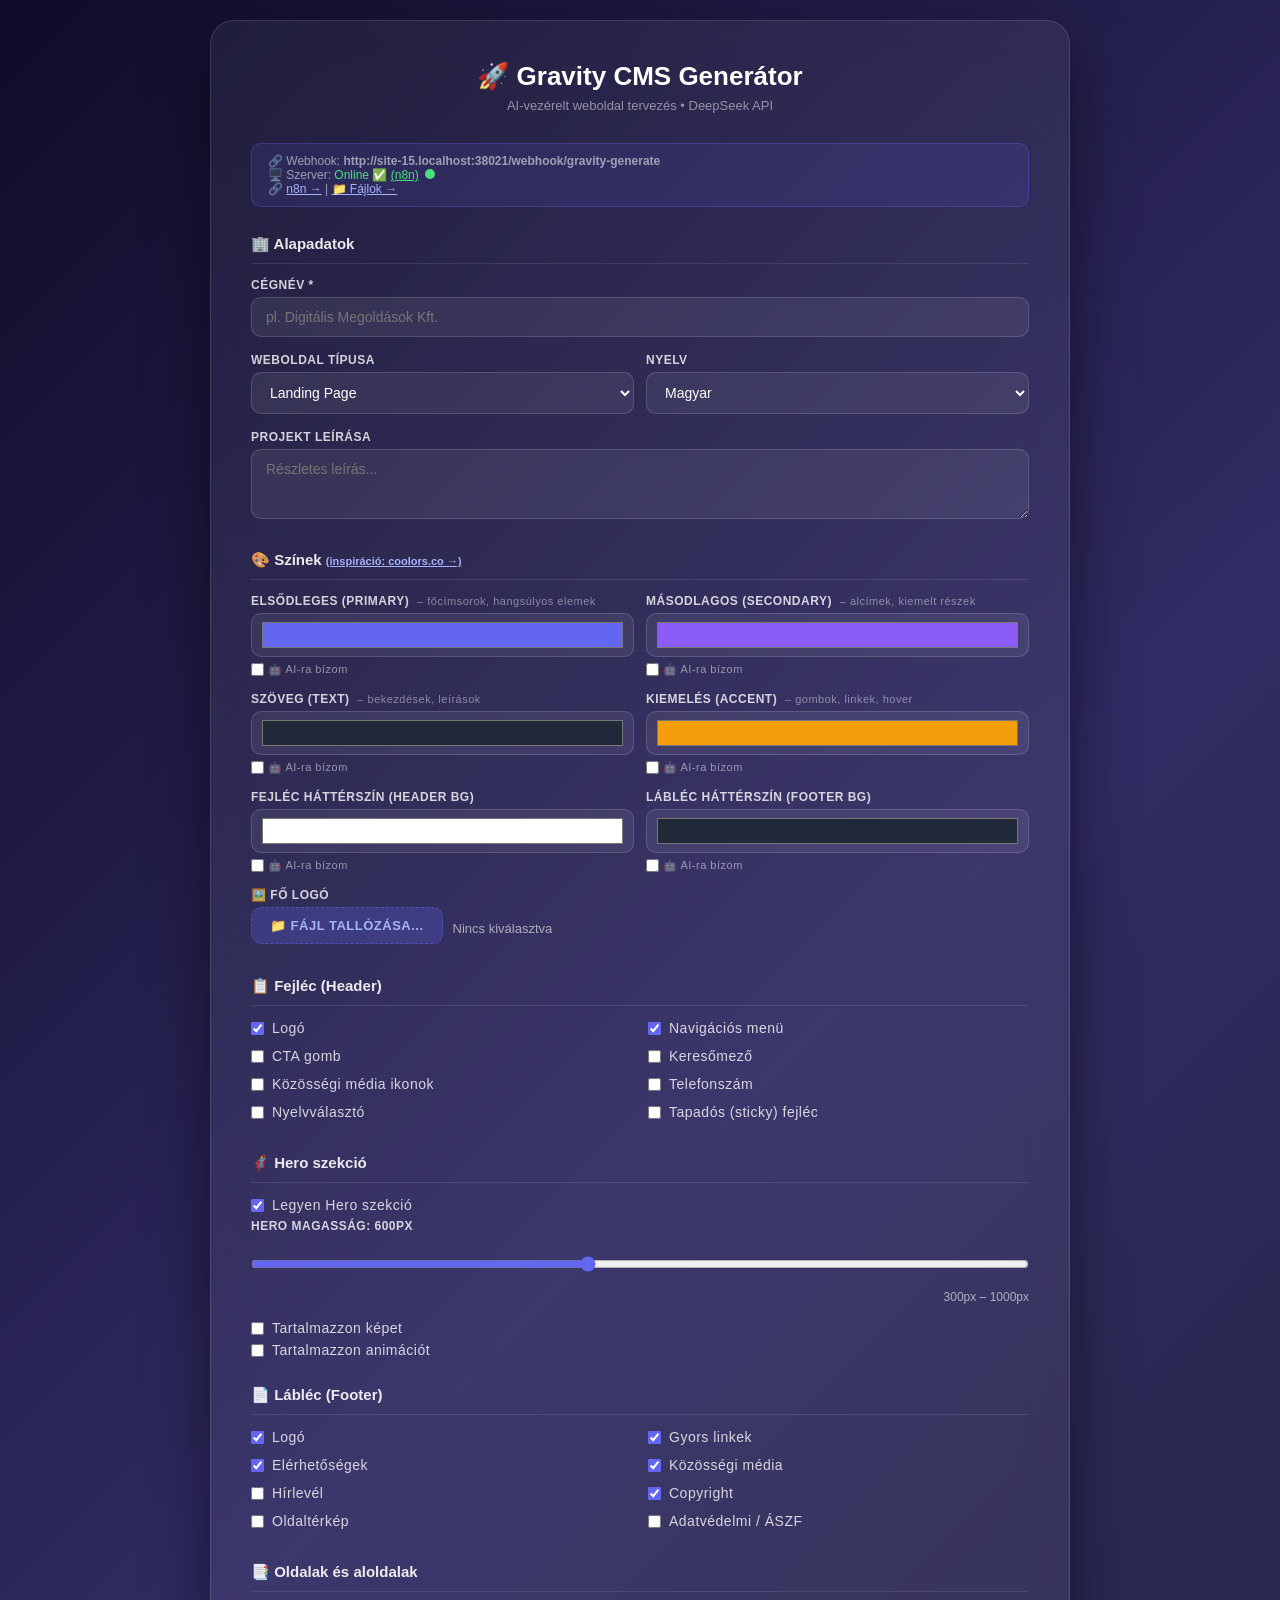
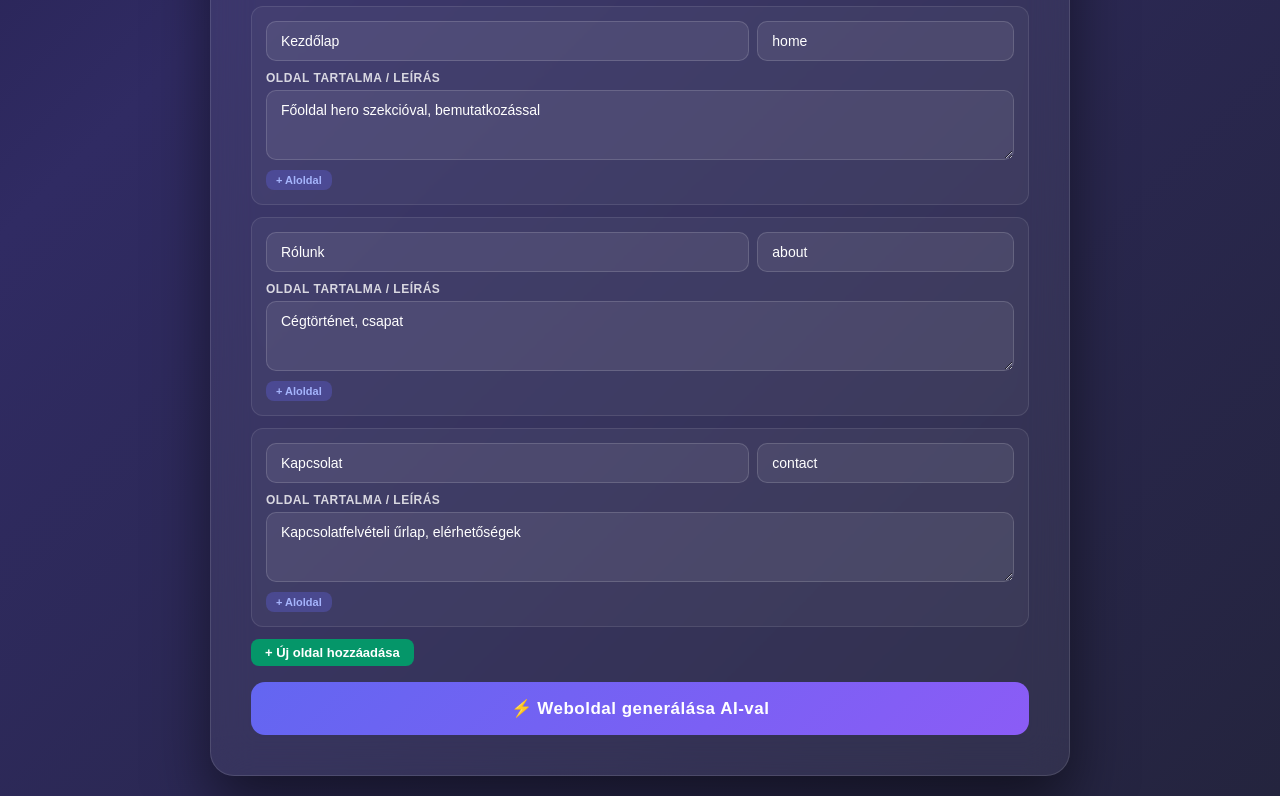
==== commit db9cd41b: "🔖 Release v0.4.1 Modified: .version, gravity-generator.html, workflows/example-gravity-cms-deepseek." ====
--- a/gravity-generator.html
+++ b/gravity-generator.html
@@ -9,9 +9,7 @@
     body {
       font-family: -apple-system, BlinkMacSystemFont, 'Segoe UI', Roboto, sans-serif;
       background: linear-gradient(135deg, #0f0c29, #302b63, #24243e);
-      min-height: 100vh;
-      display: flex; align-items: center; justify-content: center;
-      padding: 20px;
+      min-height: 100vh; display: flex; align-items: center; justify-content: center; padding: 20px;
     }
     .container {
       background: rgba(255,255,255,0.06); backdrop-filter: blur(20px);
@@ -39,17 +37,19 @@
     select option { background: #1e1b4b; color: #fff; }
     .row { display: flex; gap: 12px; }
     .row .form-group { flex: 1; }
-    .row-3 { display: flex; gap: 12px; }
-    .row-3 .form-group { flex: 1; }
     input[type="color"] {
       width: 100%; height: 44px; padding: 4px 8px; cursor: pointer;
       border: 1px solid rgba(255,255,255,0.15); border-radius: 10px; background: rgba(255,255,255,0.07);
     }
+    input[type="color"]:disabled { opacity: 0.3; cursor: not-allowed; }
     input[type="range"] { width: 100%; margin: 6px 0; accent-color: #6366f1; }
     .range-value { color: rgba(255,255,255,0.6); font-size: 12px; text-align: right; }
     .checkbox-row { display: flex; align-items: center; gap: 8px; margin-bottom: 6px; }
     .checkbox-row input[type="checkbox"] { width: auto; accent-color: #6366f1; }
     .checkbox-row label { margin-bottom: 0; text-transform: none; font-size: 14px; font-weight: 400; }
+    .ai-toggle { display: flex; align-items: center; gap: 4px; margin-top: 6px; font-size: 11px; color: rgba(255,255,255,0.5); }
+    .ai-toggle input { width: auto; accent-color: #f59e0b; }
+    .ai-toggle label { margin-bottom: 0; text-transform: none; font-size: 11px; font-weight: 400; color: rgba(255,255,255,0.5); cursor: pointer; }
     .checkbox-grid { display: grid; grid-template-columns: 1fr 1fr; gap: 6px 16px; }
     .page-entry { background: rgba(255,255,255,0.04); border: 1px solid rgba(255,255,255,0.1); border-radius: 12px; padding: 14px; margin-bottom: 12px; }
     .page-header { display: flex; align-items: center; gap: 8px; margin-bottom: 10px; }
@@ -66,18 +66,10 @@
     .subpages-container { margin-top: 6px; }
     .file-upload { display: flex; align-items: center; gap: 10px; }
     .file-upload input[type="file"] { display: none; }
-    .file-label {
-      padding: 10px 18px; background: rgba(99,102,241,0.25); color: #a5b4fc;
-      border: 1px dashed rgba(99,102,241,0.5); border-radius: 10px;
-      cursor: pointer; font-size: 13px; font-weight: 600; white-space: nowrap; transition: all 0.2s;
-    }
+    .file-label { padding: 10px 18px; background: rgba(99,102,241,0.25); color: #a5b4fc; border: 1px dashed rgba(99,102,241,0.5); border-radius: 10px; cursor: pointer; font-size: 13px; font-weight: 600; white-space: nowrap; transition: all 0.2s; }
     .file-label:hover { background: rgba(99,102,241,0.4); }
     .file-name { color: rgba(255,255,255,0.6); font-size: 13px; overflow: hidden; text-overflow: ellipsis; white-space: nowrap; }
-    button[type="submit"] {
-      width: 100%; padding: 16px; background: linear-gradient(135deg, #6366f1, #8b5cf6);
-      color: #fff; border: none; border-radius: 14px; font-size: 17px;
-      font-weight: 700; cursor: pointer; letter-spacing: 0.5px; transition: all 0.3s; margin-top: 16px;
-    }
+    button[type="submit"] { width: 100%; padding: 16px; background: linear-gradient(135deg, #6366f1, #8b5cf6); color: #fff; border: none; border-radius: 14px; font-size: 17px; font-weight: 700; cursor: pointer; letter-spacing: 0.5px; transition: all 0.3s; margin-top: 16px; }
     button[type="submit"]:hover { transform: translateY(-2px); box-shadow: 0 10px 30px rgba(99,102,241,0.5); }
     button[type="submit"]:disabled { opacity: 0.5; cursor: not-allowed; transform: none; box-shadow: none; }
     .progress-container { margin-top: 16px; display: none; }
@@ -87,14 +79,11 @@
     @keyframes indeterminate { 0% { transform: translateX(-100%); } 100% { transform: translateX(400%); } }
     .step-list { margin-top: 12px; font-size: 12px; color: rgba(255,255,255,0.5); }
     .step { padding: 4px 0; transition: color 0.3s; }
-    .step.active { color: #a5b4fc; }
-    .step.done { color: #4ade80; }
-    .step.error { color: #f87171; }
+    .step.active { color: #a5b4fc; } .step.done { color: #4ade80; } .step.error { color: #f87171; }
     .step .step-icon { display: inline-block; width: 16px; margin-right: 4px; text-align: center; }
     #response { margin-top: 16px; padding: 16px; background: rgba(0,0,0,0.35); border-radius: 12px; max-height: 400px; overflow-y: auto; display: none; }
     #response pre { color: #a5b4fc; font-size: 12px; white-space: pre-wrap; word-break: break-all; font-family: 'SF Mono', 'Fira Code', 'Consolas', monospace; line-height: 1.6; }
-    .status-ok { color: #4ade80 !important; }
-    .status-error { color: #f87171 !important; }
+    .status-ok { color: #4ade80 !important; } .status-error { color: #f87171 !important; }
     .download-btn { display: none; width: 100%; padding: 14px; margin-top: 12px; background: #059669; color: #fff; border: none; border-radius: 10px; font-size: 15px; font-weight: 700; cursor: pointer; text-align: center; transition: all 0.2s; text-decoration: none; }
     .download-btn:hover { background: #047857; }
     .spinner { display: inline-block; width: 16px; height: 16px; border: 2px solid rgba(255,255,255,0.3); border-top-color: #fff; border-radius: 50%; animation: spin 0.6s linear infinite; margin-right: 8px; vertical-align: middle; }
@@ -108,89 +97,73 @@
 <div class="container">
   <h1>🚀 Gravity CMS Generátor</h1>
   <p class="subtitle">AI-vezérelt weboldal tervezés • DeepSeek API</p>
-
   <div class="info-box">
     🔗 Webhook: <strong id="webhookUrl">/webhook/gravity-generate</strong>
-    <br>🖥️ Szerver státusz: <span id="serverStatus">Ellenőrzés...</span><span id="statusDot" style="display:inline-block;width:10px;height:10px;border-radius:50%;background:#f59e0b;margin-left:6px;"></span>
-    <br>🔗 <a href="http://192.168.4.148:5678" target="_blank" style="color:#a5b4fc;">n8n felület →</a> | <a href="/output/" target="_blank" style="color:#a5b4fc;">📁 Fájlok →</a>
+    <br>🖥️ Szerver: <span id="serverStatus">Ellenőrzés...</span><span id="statusDot" style="display:inline-block;width:10px;height:10px;border-radius:50%;background:#f59e0b;margin-left:6px;"></span>
+    <br>🔗 <a href="http://192.168.4.148:5678" target="_blank" style="color:#a5b4fc;">n8n →</a> | <a href="/output/" target="_blank" style="color:#a5b4fc;">📁 Fájlok →</a>
   </div>
-
   <form id="generatorForm">
 
-    <!-- === ALAPADATOK === -->
     <h3>🏢 Alapadatok</h3>
-    <div class="form-group">
-      <label>Cégnév / Projekt név *</label>
-      <input type="text" id="businessName" placeholder="pl. Digitális Megoldások Kft." required>
-    </div>
+    <div class="form-group"><label>Cégnév *</label><input type="text" id="businessName" placeholder="pl. Digitális Megoldások Kft." required></div>
     <div class="row">
-      <div class="form-group">
-        <label>Weboldal típusa</label>
-        <select id="projectType">
-          <option value="landing_page">Landing Page</option>
-          <option value="blog">Blog</option>
-          <option value="portfolio">Portfólió</option>
-          <option value="shop">Webshop</option>
-          <option value="admin">Admin felület</option>
-        </select>
-      </div>
-      <div class="form-group">
-        <label>Nyelv</label>
-        <select id="language">
-          <option value="hu" selected>Magyar</option>
-          <option value="en">English</option>
-          <option value="de">Deutsch</option>
-          <option value="fr">Français</option>
-        </select>
-      </div>
-    </div>
-    <div class="form-group">
-      <label>Projekt leírása</label>
-      <textarea id="description" placeholder="Részletes leírás a cégről, tevékenységről, célcsoportról... (minél részletesebb, annál jobb az AI tartalom)"></textarea>
-    </div>
-
-    <!-- === SZÍNEK === -->
+      <div class="form-group"><label>Weboldal típusa</label><select id="projectType"><option value="landing_page">Landing Page</option><option value="blog">Blog</option><option value="portfolio">Portfólió</option><option value="shop">Webshop</option><option value="admin">Admin felület</option></select></div>
+      <div class="form-group"><label>Nyelv</label><select id="language"><option value="hu" selected>Magyar</option><option value="en">English</option><option value="de">Deutsch</option><option value="fr">Français</option></select></div>
+    </div>
+    <div class="form-group"><label>Projekt leírása</label><textarea id="description" placeholder="Részletes leírás..."></textarea></div>
+
     <h3>🎨 Színek <a href="https://coolors.co" target="_blank" class="inspiration-link">(inspiráció: coolors.co →)</a></h3>
+
+    <!-- Primary + Secondary -->
     <div class="row">
       <div class="form-group">
-        <label>Elsődleges (Primary) <span class="label-desc">– főcímsorok, legfontosabb hangsúlyos elemek</span></label>
+        <label>Elsődleges (Primary) <span class="label-desc">– főcímsorok, hangsúlyos elemek</span></label>
         <input type="color" id="primaryColor" value="#6366f1">
+        <div class="ai-toggle"><input type="checkbox" class="ai-check" data-target="primaryColor" id="ai_primary"><label for="ai_primary">🤖 AI-ra bízom</label></div>
       </div>
       <div class="form-group">
         <label>Másodlagos (Secondary) <span class="label-desc">– alcímek, kiemelt részek</span></label>
         <input type="color" id="secondaryColor" value="#8b5cf6">
-      </div>
-    </div>
+        <div class="ai-toggle"><input type="checkbox" class="ai-check" data-target="secondaryColor" id="ai_secondary"><label for="ai_secondary">🤖 AI-ra bízom</label></div>
+      </div>
+    </div>
+    <!-- Text + Accent -->
     <div class="row">
       <div class="form-group">
-        <label>Szöveg (Text) <span class="label-desc">– normál bekezdések, leírások</span></label>
+        <label>Szöveg (Text) <span class="label-desc">– bekezdések, leírások</span></label>
         <input type="color" id="textColor" value="#1f2937">
-      </div>
-      <div class="form-group">
-        <label>Kiemelés (Accent) <span class="label-desc">– gombok, linkek, hover effektek</span></label>
+        <div class="ai-toggle"><input type="checkbox" class="ai-check" data-target="textColor" id="ai_text"><label for="ai_text">🤖 AI-ra bízom</label></div>
+      </div>
+      <div class="form-group">
+        <label>Kiemelés (Accent) <span class="label-desc">– gombok, linkek, hover</span></label>
         <input type="color" id="accentColor" value="#f59e0b">
-      </div>
-    </div>
-
-    <!-- === LOGÓ === -->
+        <div class="ai-toggle"><input type="checkbox" class="ai-check" data-target="accentColor" id="ai_accent"><label for="ai_accent">🤖 AI-ra bízom</label></div>
+      </div>
+    </div>
+    <!-- Header bg + Footer bg -->
+    <div class="row">
+      <div class="form-group">
+        <label>Fejléc háttérszín (Header BG)</label>
+        <input type="color" id="headerBg" value="#ffffff">
+        <div class="ai-toggle"><input type="checkbox" class="ai-check" data-target="headerBg" id="ai_headerBg"><label for="ai_headerBg">🤖 AI-ra bízom</label></div>
+      </div>
+      <div class="form-group">
+        <label>Lábléc háttérszín (Footer BG)</label>
+        <input type="color" id="footerBg" value="#1f2937">
+        <div class="ai-toggle"><input type="checkbox" class="ai-check" data-target="footerBg" id="ai_footerBg"><label for="ai_footerBg">🤖 AI-ra bízom</label></div>
+      </div>
+    </div>
+
     <div class="form-group">
-      <label>🖼️ Fő logó (globális, header-ben és footer-ben is használható)</label>
-      <div class="file-upload">
-        <label class="file-label" for="logoFile">📁 Fájl tallózása...</label>
-        <input type="file" id="logoFile" accept="image/*">
-        <span class="file-name" id="logoFileName">Nincs kiválasztva</span>
-      </div>
-    </div>
-
-    <!-- === HEADER === -->
+      <label>🖼️ Fő logó</label>
+      <div class="file-upload"><label class="file-label" for="logoFile">📁 Fájl tallózása...</label><input type="file" id="logoFile" accept="image/*"><span class="file-name" id="logoFileName">Nincs kiválasztva</span></div>
+    </div>
+
     <h3>📋 Fejléc (Header)</h3>
-    <p style="font-size:12px;color:rgba(255,255,255,0.5);margin-bottom:10px;">
-      Jelöld be, mik szerepeljenek a fejlécben. A logó automatikusan a fent tallózott fájlt használja.
-    </p>
     <div class="checkbox-grid">
       <div class="checkbox-row"><input type="checkbox" class="header-opt" id="hdr_logo" value="logo" checked><label for="hdr_logo">Logó</label></div>
       <div class="checkbox-row"><input type="checkbox" class="header-opt" id="hdr_nav" value="navigation" checked><label for="hdr_nav">Navigációs menü</label></div>
-      <div class="checkbox-row"><input type="checkbox" class="header-opt" id="hdr_cta" value="cta_button"><label for="hdr_cta">CTA gomb (pl. Ajánlatkérés)</label></div>
+      <div class="checkbox-row"><input type="checkbox" class="header-opt" id="hdr_cta" value="cta_button"><label for="hdr_cta">CTA gomb</label></div>
       <div class="checkbox-row"><input type="checkbox" class="header-opt" id="hdr_search" value="search"><label for="hdr_search">Keresőmező</label></div>
       <div class="checkbox-row"><input type="checkbox" class="header-opt" id="hdr_social" value="social_icons"><label for="hdr_social">Közösségi média ikonok</label></div>
       <div class="checkbox-row"><input type="checkbox" class="header-opt" id="hdr_phone" value="phone"><label for="hdr_phone">Telefonszám</label></div>
@@ -198,327 +171,138 @@
       <div class="checkbox-row"><input type="checkbox" class="header-opt" id="hdr_sticky" value="sticky"><label for="hdr_sticky">Tapadós (sticky) fejléc</label></div>
     </div>
 
-    <!-- === HERO === -->
-    <h3>🦸 Hero szekció (főoldali banner)</h3>
-    <div class="checkbox-row">
-      <input type="checkbox" id="heroEnabled" checked>
-      <label for="heroEnabled">Legyen Hero szekció a főoldalon</label>
-    </div>
-    <div class="form-group" id="heroHeightGroup">
-      <label>Hero magasság: <span id="heroHeightValue">600</span>px</label>
-      <input type="range" id="heroHeight" min="300" max="1000" value="600" step="50">
-      <div class="range-value">300px (kicsi) – 1000px (teljes képernyős)</div>
-    </div>
-    <div class="checkbox-row">
-      <input type="checkbox" id="heroImageEnabled">
-      <label for="heroImageEnabled">Tartalmazzon képet a hero</label>
-    </div>
+    <h3>🦸 Hero szekció</h3>
+    <div class="checkbox-row"><input type="checkbox" id="heroEnabled" checked><label for="heroEnabled">Legyen Hero szekció</label></div>
+    <div class="form-group"><label>Hero magasság: <span id="heroHeightValue">600</span>px</label><input type="range" id="heroHeight" min="300" max="1000" value="600" step="50"><div class="range-value">300px – 1000px</div></div>
+    <div class="checkbox-row"><input type="checkbox" id="heroImageEnabled"><label for="heroImageEnabled">Tartalmazzon képet</label></div>
     <div class="form-group" id="heroImageGroup" style="display:none;">
-      <label>Kép forrása</label>
-      <select id="heroImageSource">
-        <option value="ai">AI generáljon a weboldalhoz illőt</option>
-        <option value="upload">Saját kép tallózása</option>
-      </select>
-      <div class="file-upload" id="heroImageUpload" style="display:none;margin-top:8px;">
-        <label class="file-label" for="heroImageFile">📁 Kép tallózása...</label>
-        <input type="file" id="heroImageFile" accept="image/*">
-        <span class="file-name" id="heroImageFileName">Nincs kiválasztva</span>
-      </div>
-    </div>
-    <div class="checkbox-row">
-      <input type="checkbox" id="heroAnimationEnabled">
-      <label for="heroAnimationEnabled">Tartalmazzon animációt a hero (pl. fade-in, parallax, particles)</label>
-    </div>
+      <label>Kép forrása</label><select id="heroImageSource"><option value="ai">AI generáljon</option><option value="upload">Saját kép tallózása</option></select>
+      <div class="file-upload" id="heroImageUpload" style="display:none;margin-top:8px;"><label class="file-label" for="heroImageFile">📁 Kép tallózása...</label><input type="file" id="heroImageFile" accept="image/*"><span class="file-name" id="heroImageFileName">Nincs kiválasztva</span></div>
+    </div>
+    <div class="checkbox-row"><input type="checkbox" id="heroAnimationEnabled"><label for="heroAnimationEnabled">Tartalmazzon animációt</label></div>
     <div class="form-group" id="heroAnimationGroup" style="display:none;">
-      <label>Animáció típusa</label>
-      <select id="heroAnimationType">
-        <option value="fade_in">Fade-in (áttűnés)</option>
-        <option value="parallax">Parallax (mélységi elmozdulás)</option>
-        <option value="particles">Részecske effekt</option>
-        <option value="typing">Gépelés animáció</option>
-        <option value="slide_up">Felcsúszás</option>
-      </select>
-    </div>
-
-    <!-- === FOOTER === -->
+      <label>Animáció típusa</label><select id="heroAnimationType"><option value="fade_in">Fade-in</option><option value="parallax">Parallax</option><option value="particles">Részecske</option><option value="typing">Gépelés</option><option value="slide_up">Felcsúszás</option></select>
+    </div>
+
     <h3>📄 Lábléc (Footer)</h3>
-    <p style="font-size:12px;color:rgba(255,255,255,0.5);margin-bottom:10px;">
-      Jelöld be, mik szerepeljenek a láblécben.
-    </p>
     <div class="checkbox-grid">
       <div class="checkbox-row"><input type="checkbox" class="footer-opt" id="ftr_logo" value="logo" checked><label for="ftr_logo">Logó</label></div>
       <div class="checkbox-row"><input type="checkbox" class="footer-opt" id="ftr_links" value="quick_links" checked><label for="ftr_links">Gyors linkek</label></div>
       <div class="checkbox-row"><input type="checkbox" class="footer-opt" id="ftr_contact" value="contact_info" checked><label for="ftr_contact">Elérhetőségek</label></div>
-      <div class="checkbox-row"><input type="checkbox" class="footer-opt" id="ftr_social" value="social_icons" checked><label for="ftr_social">Közösségi média ikonok</label></div>
-      <div class="checkbox-row"><input type="checkbox" class="footer-opt" id="ftr_newsletter" value="newsletter"><label for="ftr_newsletter">Hírlevél feliratkozás</label></div>
-      <div class="checkbox-row"><input type="checkbox" class="footer-opt" id="ftr_copyright" value="copyright" checked><label for="ftr_copyright">Copyright szöveg</label></div>
-      <div class="checkbox-row"><input type="checkbox" class="footer-opt" id="ftr_sitemap" value="sitemap"><label for="ftr_sitemap">Oldaltérkép link</label></div>
-      <div class="checkbox-row"><input type="checkbox" class="footer-opt" id="ftr_privacy" value="privacy_links"><label for="ftr_privacy">Adatvédelmi / ÁSZF linkek</label></div>
-    </div>
-
-    <!-- === OLDALAK === -->
+      <div class="checkbox-row"><input type="checkbox" class="footer-opt" id="ftr_social" value="social_icons" checked><label for="ftr_social">Közösségi média</label></div>
+      <div class="checkbox-row"><input type="checkbox" class="footer-opt" id="ftr_newsletter" value="newsletter"><label for="ftr_newsletter">Hírlevél</label></div>
+      <div class="checkbox-row"><input type="checkbox" class="footer-opt" id="ftr_copyright" value="copyright" checked><label for="ftr_copyright">Copyright</label></div>
+      <div class="checkbox-row"><input type="checkbox" class="footer-opt" id="ftr_sitemap" value="sitemap"><label for="ftr_sitemap">Oldaltérkép</label></div>
+      <div class="checkbox-row"><input type="checkbox" class="footer-opt" id="ftr_privacy" value="privacy_links"><label for="ftr_privacy">Adatvédelmi / ÁSZF</label></div>
+    </div>
+
     <h3>📑 Oldalak és aloldalak</h3>
-    <p style="font-size:12px;color:rgba(255,255,255,0.5);margin-bottom:12px;">
-      Adj meg tetszőleges oldalakat. Minden oldalhoz megadhatsz leírást, és hozzáadhatsz aloldalakat.
-    </p>
     <div id="pagesContainer"></div>
     <button type="button" class="btn btn-add" id="addPageBtn">+ Új oldal hozzáadása</button>
 
-    <!-- Progress bar -->
     <div class="progress-container" id="progressContainer">
       <div class="progress-bar"><div class="progress-fill" id="progressFill"></div></div>
-      <div class="step-list" id="stepList">
+      <div class="step-list">
         <div class="step" data-step="0"><span class="step-icon">⏳</span> Bemenet feldolgozása</div>
-        <div class="step" data-step="1"><span class="step-icon">⏳</span> AI prompt összeállítása</div>
-        <div class="step" data-step="2"><span class="step-icon">⏳</span> DeepSeek API hívás (pár másodperc)</div>
-        <div class="step" data-step="3"><span class="step-icon">⏳</span> Válasz feldolgozása és fájlba mentés</div>
-      </div>
-    </div>
-
-    <a class="download-btn" id="downloadBtn" href="#" target="_blank">⬇️ Generált fájl letöltése</a>
+        <div class="step" data-step="1"><span class="step-icon">⏳</span> Prompt összeállítása</div>
+        <div class="step" data-step="2"><span class="step-icon">⏳</span> DeepSeek API hívás</div>
+        <div class="step" data-step="3"><span class="step-icon">⏳</span> Válasz feldolgozása</div>
+      </div>
+    </div>
+    <a class="download-btn" id="downloadBtn" href="#" target="_blank">⬇️ Fájl letöltése</a>
     <button type="submit" id="submitBtn">⚡ Weboldal generálása AI-val</button>
   </form>
-
   <div id="response"><pre id="responseContent"></pre></div>
 </div>
 
 <script>
-const SERVER_BASE = window.location.origin;
-const WEBHOOK_URL = SERVER_BASE + '/webhook/gravity-generate';
-const N8N_URL = 'http://192.168.4.148:5678';
-document.getElementById('webhookUrl').textContent = WEBHOOK_URL;
-
-// ---- Státuszellenőrzés ----
-const serverStatus = document.getElementById('serverStatus');
-const statusDot = document.getElementById('statusDot');
-function updateStatus(online) {
-  if (online) {
-    serverStatus.innerHTML = 'Online ✅ <a href="' + N8N_URL + '" target="_blank" style="color:#4ade80;text-decoration:underline;">(n8n)</a>';
-    serverStatus.style.color = '#4ade80'; statusDot.style.background = '#4ade80';
-  } else {
-    serverStatus.textContent = 'Offline ❌';
-    serverStatus.style.color = '#f87171'; statusDot.style.background = '#f87171';
-  }
-}
-async function checkServerStatus() {
-  try {
-    const c = new AbortController();
-    const t = setTimeout(() => c.abort(), 5000);
-    await fetch('/healthz', { signal: c.signal });
-    clearTimeout(t); updateStatus(true);
-  } catch (e) { updateStatus(false); }
-}
-checkServerStatus();
-setInterval(checkServerStatus, 30000);
-
-// ---- Hero slider ----
-const heroHeight = document.getElementById('heroHeight');
-document.getElementById('heroHeightValue').textContent = heroHeight.value;
-heroHeight.addEventListener('input', () => { document.getElementById('heroHeightValue').textContent = heroHeight.value; });
-
-// ---- Hero image toggle ----
-const heroImageEnabled = document.getElementById('heroImageEnabled');
-const heroImageGroup = document.getElementById('heroImageGroup');
-const heroImageSource = document.getElementById('heroImageSource');
-const heroImageUpload = document.getElementById('heroImageUpload');
-heroImageEnabled.addEventListener('change', () => {
-  heroImageGroup.style.display = heroImageEnabled.checked ? 'block' : 'none';
-  heroImageUpload.style.display = heroImageEnabled.checked && heroImageSource.value === 'upload' ? 'flex' : 'none';
+const SERVER_BASE=window.location.origin,WEBHOOK_URL=SERVER_BASE+'/webhook/gravity-generate',N8N_URL='http://192.168.4.148:5678';
+document.getElementById('webhookUrl').textContent=WEBHOOK_URL;
+const serverStatus=document.getElementById('serverStatus'),statusDot=document.getElementById('statusDot');
+function updateStatus(o){if(o){serverStatus.innerHTML='Online ✅ <a href="'+N8N_URL+'" target="_blank" style="color:#4ade80;text-decoration:underline;">(n8n)</a>';serverStatus.style.color='#4ade80';statusDot.style.background='#4ade80'}else{serverStatus.textContent='Offline ❌';serverStatus.style.color='#f87171';statusDot.style.background='#f87171'}}
+async function checkServerStatus(){try{const c=new AbortController(),t=setTimeout(()=>c.abort(),5000);await fetch('/healthz',{signal:c.signal});clearTimeout(t);updateStatus(true)}catch(e){updateStatus(false)}}
+checkServerStatus();setInterval(checkServerStatus,30000);
+
+// ---- AI toggle ----
+document.querySelectorAll('.ai-check').forEach(cb => {
+  cb.addEventListener('change', function() {
+    const target = document.getElementById(this.dataset.target);
+    if (target) { target.disabled = this.checked; target.style.opacity = this.checked ? '0.3' : '1'; }
+  });
 });
-heroImageSource.addEventListener('change', () => {
-  heroImageUpload.style.display = heroImageSource.value === 'upload' ? 'flex' : 'none';
-});
-
-// ---- Hero animation toggle ----
-const heroAnimationEnabled = document.getElementById('heroAnimationEnabled');
-const heroAnimationGroup = document.getElementById('heroAnimationGroup');
-heroAnimationEnabled.addEventListener('change', () => {
-  heroAnimationGroup.style.display = heroAnimationEnabled.checked ? 'block' : 'none';
-});
-
-// ---- Hero image file ----
-const heroImageFile = document.getElementById('heroImageFile');
-const heroImageFileName = document.getElementById('heroImageFileName');
-let heroImageBase64 = null, heroImageFilename = null;
-heroImageFile.addEventListener('change', (e) => {
-  const file = e.target.files[0];
-  if (!file) { heroImageFileName.textContent = 'Nincs kiválasztva'; heroImageBase64 = null; heroImageFilename = null; return; }
-  heroImageFileName.textContent = file.name;
-  heroImageFilename = file.name;
-  const reader = new FileReader();
-  reader.onload = () => { heroImageBase64 = reader.result; };
-  reader.readAsDataURL(file);
-});
-
-// ---- Logo file ----
-const logoFile = document.getElementById('logoFile');
-const logoFileName = document.getElementById('logoFileName');
-let logoBase64 = null, logoFilename = null;
-logoFile.addEventListener('change', (e) => {
-  const file = e.target.files[0];
-  if (!file) { logoFileName.textContent = 'Nincs kiválasztva'; logoBase64 = null; logoFilename = null; return; }
-  logoFileName.textContent = file.name; logoFilename = file.name;
-  const reader = new FileReader();
-  reader.onload = () => { logoBase64 = reader.result; };
-  reader.readAsDataURL(file);
-});
-
-// ---- Dynamic pages ----
-let pageCounter = 0;
-const pagesContainer = document.getElementById('pagesContainer');
-const defaultPages = [
-  { name: 'Kezdőlap', slug: 'home', description: 'Főoldal hero szekcióval, bemutatkozással, szolgáltatások áttekintésével', subpages: [] },
-  { name: 'Rólunk', slug: 'about', description: 'Cégtörténet, csapat bemutatása, értékek', subpages: [] },
-  { name: 'Kapcsolat', slug: 'contact', description: 'Kapcsolatfelvételi űrlap, elérhetőségek, térkép', subpages: [] }
-];
-
-function escapeHtml(str) { return str.replace(/&/g, '&').replace(/</g, '<').replace(/>/g, '>').replace(/"/g, '"'); }
-function addSubpageEntry(container, name = '', slug = '', desc = '') {
-  const div = document.createElement('div');
-  div.className = 'subpage-entry';
-  div.innerHTML = `<input type="text" class="subpage-name" placeholder="Aloldal neve" value="${escapeHtml(name)}" style="flex:2;"><input type="text" class="subpage-slug" placeholder="URL slug" value="${escapeHtml(slug)}" style="flex:1;"><input type="text" class="subpage-desc" placeholder="Tartalom leírás" value="${escapeHtml(desc)}" style="flex:2;"><button type="button" class="btn btn-del remove-subpage" style="font-size:11px;padding:4px 8px;">✕</button>`;
-  div.querySelector('.remove-subpage').addEventListener('click', () => div.remove());
-  container.appendChild(div);
-}
-function createPageEntry(pageData = null) {
-  const idx = pageCounter++;
-  const isDefault = !!pageData;
-  const name = pageData ? pageData.name : '';
-  const slug = pageData ? pageData.slug : '';
-  const desc = pageData ? pageData.description : '';
-  const subpages = pageData ? (pageData.subpages || []) : [];
-  const div = document.createElement('div');
-  div.className = 'page-entry';
-  div.innerHTML = `<div class="page-header"><input type="text" class="page-name" placeholder="Oldal neve" value="${escapeHtml(name)}" style="flex:2;"><input type="text" class="page-slug" placeholder="URL slug" value="${escapeHtml(slug)}" style="flex:1;">${isDefault ? '' : '<button type="button" class="btn btn-del remove-page">✕</button>'}</div><div class="form-group" style="margin-bottom:4px;"><label>Oldal tartalma / leírás</label><textarea class="page-description" rows="2" placeholder="Mi jelenjen meg ezen az oldalon?">${escapeHtml(desc)}</textarea></div><div class="subpages-container"></div><button type="button" class="btn btn-sm add-subpage">+ Aloldal</button>`;
-  const subContainer = div.querySelector('.subpages-container');
-  subpages.forEach(sp => addSubpageEntry(subContainer, sp.name, sp.slug, sp.description));
-  div.querySelector('.add-subpage').addEventListener('click', () => addSubpageEntry(subContainer, '', '', ''));
-  const removeBtn = div.querySelector('.remove-page');
-  if (removeBtn) removeBtn.addEventListener('click', () => div.remove());
-  return div;
-}
-defaultPages.forEach(p => pagesContainer.appendChild(createPageEntry(p)));
-document.getElementById('addPageBtn').addEventListener('click', () => pagesContainer.appendChild(createPageEntry()));
-
-// ---- Progress / steps ----
-const progressContainer = document.getElementById('progressContainer');
-const progressFill = document.getElementById('progressFill');
-const steps = document.querySelectorAll('.step');
-const downloadBtn = document.getElementById('downloadBtn');
-
-function resetUI() {
-  progressContainer.style.display = 'none';
-  progressFill.className = 'progress-fill';
-  progressFill.style.width = '0%';
-  downloadBtn.style.display = 'none'; downloadBtn.href = '#';
-  steps.forEach(s => { s.className = 'step'; s.querySelector('.step-icon').textContent = '⏳'; });
-}
-function setStep(index, state) {
-  const s = steps[index];
-  if (!s) return;
-  if (state === 'active') { s.className = 'step active'; s.querySelector('.step-icon').textContent = '🔄'; }
-  else if (state === 'done') { s.className = 'step done'; s.querySelector('.step-icon').textContent = '✅'; }
-  else if (state === 'error') { s.className = 'step error'; s.querySelector('.step-icon').textContent = '❌'; }
-}
-
-// ---- Collect checkbox values ----
-function getCheckedValues(selector) {
-  const vals = [];
-  document.querySelectorAll(selector + ':checked').forEach(cb => vals.push(cb.value));
-  return vals;
-}
+
+// ---- Hero ----
+const heroHeight=document.getElementById('heroHeight');
+document.getElementById('heroHeightValue').textContent=heroHeight.value;
+heroHeight.addEventListener('input',()=>{document.getElementById('heroHeightValue').textContent=heroHeight.value});
+const heroImageEnabled=document.getElementById('heroImageEnabled'),heroImageGroup=document.getElementById('heroImageGroup'),
+  heroImageSource=document.getElementById('heroImageSource'),heroImageUpload=document.getElementById('heroImageUpload');
+heroImageEnabled.addEventListener('change',()=>{heroImageGroup.style.display=heroImageEnabled.checked?'block':'none';heroImageUpload.style.display=heroImageEnabled.checked&&heroImageSource.value==='upload'?'flex':'none'});
+heroImageSource.addEventListener('change',()=>{heroImageUpload.style.display=heroImageSource.value==='upload'?'flex':'none'});
+const heroAnimationEnabled=document.getElementById('heroAnimationEnabled'),heroAnimationGroup=document.getElementById('heroAnimationGroup');
+heroAnimationEnabled.addEventListener('change',()=>{heroAnimationGroup.style.display=heroAnimationEnabled.checked?'block':'none'});
+const heroImageFile=document.getElementById('heroImageFile'),heroImageFileName=document.getElementById('heroImageFileName');
+let heroImageBase64=null,heroImageFilename=null;
+heroImageFile.addEventListener('change',e=>{const f=e.target.files[0];if(!f){heroImageFileName.textContent='Nincs kiválasztva';heroImageBase64=null;heroImageFilename=null;return}heroImageFileName.textContent=f.name;heroImageFilename=f.name;const r=new FileReader();r.onload=()=>{heroImageBase64=r.result};r.readAsDataURL(f)});
+
+// ---- Logo ----
+const logoFile=document.getElementById('logoFile'),logoFileName=document.getElementById('logoFileName');
+let logoBase64=null,logoFilename=null;
+logoFile.addEventListener('change',e=>{const f=e.target.files[0];if(!f){logoFileName.textContent='Nincs kiválasztva';logoBase64=null;logoFilename=null;return}logoFileName.textContent=f.name;logoFilename=f.name;const r=new FileReader();r.onload=()=>{logoBase64=r.result};r.readAsDataURL(f)});
+
+// ---- Pages ----
+let pageCounter=0;const pagesContainer=document.getElementById('pagesContainer');
+const defaultPages=[{name:'Kezdőlap',slug:'home',description:'Főoldal hero szekcióval, bemutatkozással',subpages:[]},{name:'Rólunk',slug:'about',description:'Cégtörténet, csapat',subpages:[]},{name:'Kapcsolat',slug:'contact',description:'Kapcsolatfelvételi űrlap, elérhetőségek',subpages:[]}];
+function escapeHtml(s){return s.replace(/&/g,'&').replace(/</g,'<').replace(/>/g,'>').replace(/"/g,'"')}
+function addSubpageEntry(c,n='',s='',d=''){const div=document.createElement('div');div.className='subpage-entry';div.innerHTML=`<input type="text" class="subpage-name" placeholder="Aloldal neve" value="${escapeHtml(n)}" style="flex:2;"><input type="text" class="subpage-slug" placeholder="URL slug" value="${escapeHtml(s)}" style="flex:1;"><input type="text" class="subpage-desc" placeholder="Tartalom leírás" value="${escapeHtml(d)}" style="flex:2;"><button type="button" class="btn btn-del remove-subpage" style="font-size:11px;padding:4px 8px;">✕</button>`;div.querySelector('.remove-subpage').addEventListener('click',()=>div.remove());c.appendChild(div)}
+function createPageEntry(pd=null){const idx=pageCounter++,isDefault=!!pd,name=pd?pd.name:'',slug=pd?pd.slug:'',desc=pd?pd.description:'',subpages=pd?(pd.subpages||[]):[];const div=document.createElement('div');div.className='page-entry';div.innerHTML=`<div class="page-header"><input type="text" class="page-name" placeholder="Oldal neve" value="${escapeHtml(name)}" style="flex:2;"><input type="text" class="page-slug" placeholder="URL slug" value="${escapeHtml(slug)}" style="flex:1;">${isDefault?'':'<button type="button" class="btn btn-del remove-page">✕</button>'}</div><div class="form-group" style="margin-bottom:4px;"><label>Oldal tartalma / leírás</label><textarea class="page-description" rows="2" placeholder="Mi jelenjen meg ezen az oldalon?">${escapeHtml(desc)}</textarea></div><div class="subpages-container"></div><button type="button" class="btn btn-sm add-subpage">+ Aloldal</button>`;const sc=div.querySelector('.subpages-container');subpages.forEach(sp=>addSubpageEntry(sc,sp.name,sp.slug,sp.description));div.querySelector('.add-subpage').addEventListener('click',()=>addSubpageEntry(sc,'','',''));const rb=div.querySelector('.remove-page');if(rb)rb.addEventListener('click',()=>div.remove());return div}
+defaultPages.forEach(p=>pagesContainer.appendChild(createPageEntry(p)));
+document.getElementById('addPageBtn').addEventListener('click',()=>pagesContainer.appendChild(createPageEntry()));
+
+// ---- Progress ----
+const progressContainer=document.getElementById('progressContainer'),progressFill=document.getElementById('progressFill'),
+  steps=document.querySelectorAll('.step'),downloadBtn=document.getElementById('downloadBtn');
+function resetUI(){progressContainer.style.display='none';progressFill.className='progress-fill';progressFill.style.width='0%';downloadBtn.style.display='none';downloadBtn.href='#';steps.forEach(s=>{s.className='step';s.querySelector('.step-icon').textContent='⏳'})}
+function setStep(i,t){const s=steps[i];if(!s)return;if(t==='active'){s.className='step active';s.querySelector('.step-icon').textContent='🔄'}else if(t==='done'){s.className='step done';s.querySelector('.step-icon').textContent='✅'}else if(t==='error'){s.className='step error';s.querySelector('.step-icon').textContent='❌'}}
+function getChecked(s){const v=[];document.querySelectorAll(s+':checked').forEach(c=>v.push(c.value));return v}
+function getColorOrAi(id,aiId){return document.getElementById(aiId).checked?'ai':document.getElementById(id).value}
 
 // ---- Submit ----
-const form = document.getElementById('generatorForm');
-const submitBtn = document.getElementById('submitBtn');
-const responseDiv = document.getElementById('response');
-const responseContent = document.getElementById('responseContent');
-
-form.addEventListener('submit', async (e) => {
+const form=document.getElementById('generatorForm'),submitBtn=document.getElementById('submitBtn'),
+  responseDiv=document.getElementById('response'),responseContent=document.getElementById('responseContent');
+form.addEventListener('submit',async e=>{
   e.preventDefault();
-
-  const pages = [];
-  document.querySelectorAll('.page-entry').forEach(entry => {
-    const name = entry.querySelector('.page-name')?.value.trim() || '';
-    const slug = entry.querySelector('.page-slug')?.value.trim() || name.toLowerCase().replace(/\s+/g, '_');
-    const description = entry.querySelector('.page-description')?.value.trim() || '';
-    const subpages = [];
-    entry.querySelectorAll('.subpage-entry').forEach(sp => {
-      const spName = sp.querySelector('.subpage-name')?.value.trim() || '';
-      const spSlug = sp.querySelector('.subpage-slug')?.value.trim() || spName.toLowerCase().replace(/\s+/g, '_');
-      const spDesc = sp.querySelector('.subpage-desc')?.value.trim() || '';
-      if (spName) subpages.push({ name: spName, slug: spSlug, description: spDesc });
-    });
-    pages.push({ name, slug, description, subpages });
-  });
-
-  const payload = {
-    businessName: document.getElementById('businessName').value.trim(),
-    projectType: document.getElementById('projectType').value,
-    language: document.getElementById('language').value,
-    description: document.getElementById('description').value.trim(),
-    designStyle: document.getElementById('designStyle').value,
-    colors: {
-      primary: document.getElementById('primaryColor').value,
-      secondary: document.getElementById('secondaryColor').value,
-      text: document.getElementById('textColor').value,
-      accent: document.getElementById('accentColor').value
-    },
-    logo: logoBase64 ? { filename: logoFilename, data: logoBase64 } : null,
-    header: getCheckedValues('.header-opt'),
-    hero: {
-      enabled: document.getElementById('heroEnabled').checked,
-      height: parseInt(heroHeight.value),
-      image: heroImageEnabled.checked ? { source: heroImageSource.value, data: heroImageSource.value === 'upload' && heroImageBase64 ? { filename: heroImageFilename, data: heroImageBase64 } : null } : null,
-      animation: heroAnimationEnabled.checked ? document.getElementById('heroAnimationType').value : null
-    },
-    footer: getCheckedValues('.footer-opt'),
-    pages: pages
+  const pages=[];document.querySelectorAll('.page-entry').forEach(entry=>{const name=entry.querySelector('.page-name')?.value.trim()||'',slug=entry.querySelector('.page-slug')?.value.trim()||name.toLowerCase().replace(/\s+/g,'_'),description=entry.querySelector('.page-description')?.value.trim()||'',subpages=[];entry.querySelectorAll('.subpage-entry').forEach(sp=>{const sn=sp.querySelector('.subpage-name')?.value.trim()||'',ss=sp.querySelector('.subpage-slug')?.value.trim()||sn.toLowerCase().replace(/\s+/g,'_'),sd=sp.querySelector('.subpage-desc')?.value.trim()||'';if(sn)subpages.push({name:sn,slug:ss,description:sd})});pages.push({name,slug,description,subpages})});
+  const payload={
+    businessName:document.getElementById('businessName').value.trim(),projectType:document.getElementById('projectType').value,
+    language:document.getElementById('language').value,description:document.getElementById('description').value.trim(),
+    designStyle:document.getElementById('designStyle').value,
+    colors:{primary:getColorOrAi('primaryColor','ai_primary'),secondary:getColorOrAi('secondaryColor','ai_secondary'),text:getColorOrAi('textColor','ai_text'),accent:getColorOrAi('accentColor','ai_accent'),headerBg:getColorOrAi('headerBg','ai_headerBg'),footerBg:getColorOrAi('footerBg','ai_footerBg')},
+    logo:logoBase64?{filename:logoFilename,data:logoBase64}:null,
+    header:getChecked('.header-opt'),
+    hero:{enabled:document.getElementById('heroEnabled').checked,height:parseInt(heroHeight.value),image:heroImageEnabled.checked?{source:heroImageSource.value,data:heroImageSource.value==='upload'&&heroImageBase64?{filename:heroImageFilename,data:heroImageBase64}:null}:null,animation:heroAnimationEnabled.checked?document.getElementById('heroAnimationType').value:null},
+    footer:getChecked('.footer-opt'),pages
   };
-
-  resetUI();
-  responseContent.textContent = ''; responseContent.className = ''; responseDiv.style.display = 'none';
-  submitBtn.disabled = true;
-  submitBtn.innerHTML = '<span class="spinner"></span>Generálás folyamatban...';
-  progressContainer.style.display = 'block';
-  progressFill.className = 'progress-fill indeterminate';
-  setStep(0, 'active');
-  const stepTimers = [];
-  stepTimers.push(setTimeout(() => { setStep(0, 'done'); setStep(1, 'active'); progressFill.style.width = '25%'; }, 500));
-  stepTimers.push(setTimeout(() => { setStep(1, 'done'); setStep(2, 'active'); progressFill.style.width = '50%'; }, 1500));
-
-  try {
-    const res = await fetch(WEBHOOK_URL, { method: 'POST', headers: { 'Content-Type': 'application/json' }, body: JSON.stringify(payload) });
-    stepTimers.forEach(t => clearTimeout(t));
-    setStep(0, 'done'); setStep(1, 'done'); setStep(2, 'done'); setStep(3, 'active');
-    progressFill.className = 'progress-fill'; progressFill.style.width = '75%';
-
-    const data = await res.json();
-    if (!res.ok || data.error) throw new Error(data.message || data.error || `HTTP ${res.status}`);
-
-    setStep(3, 'done'); progressFill.style.width = '100%';
-    responseContent.className = 'status-ok';
-    responseContent.textContent = JSON.stringify(data, null, 2);
-    responseDiv.style.display = 'block';
-
-    if (data.saved_to) {
-      const filename = data.saved_to.split('/').pop();
-      downloadBtn.href = '/output/' + filename;
-      downloadBtn.textContent = '⬇️ ' + filename + ' letöltése';
-      downloadBtn.style.display = 'block';
-    }
-    setTimeout(() => { progressFill.style.width = '0%'; }, 2000);
-  } catch (err) {
-    stepTimers.forEach(t => clearTimeout(t));
-    setStep(0, 'done'); setStep(1, 'done'); setStep(2, 'error'); setStep(3, 'error');
-    progressFill.className = 'progress-fill'; progressFill.style.background = '#f87171'; progressFill.style.width = '100%';
-    responseContent.className = 'status-error';
-    responseContent.textContent = '❌ HIBA: ' + err.message + '\n\nEllenőrizd:\n1. Szerver: ' + SERVER_BASE + '\n2. Workflow Active?\n3. API kulcs helyes?';
-    responseDiv.style.display = 'block';
-  } finally {
-    submitBtn.disabled = false;
-    submitBtn.innerHTML = '⚡ Weboldal generálása AI-val';
-  }
+  resetUI();responseContent.textContent='';responseContent.className='';responseDiv.style.display='none';
+  submitBtn.disabled=true;submitBtn.innerHTML='<span class="spinner"></span>Generálás folyamatban...';
+  progressContainer.style.display='block';progressFill.className='progress-fill indeterminate';setStep(0,'active');
+  const st=[];st.push(setTimeout(()=>{setStep(0,'done');setStep(1,'active');progressFill.style.width='25%'},500));
+  st.push(setTimeout(()=>{setStep(1,'done');setStep(2,'active');progressFill.style.width='50%'},1500));
+  try{
+    const res=await fetch(WEBHOOK_URL,{method:'POST',headers:{'Content-Type':'application/json'},body:JSON.stringify(payload)});
+    st.forEach(t=>clearTimeout(t));setStep(0,'done');setStep(1,'done');setStep(2,'done');setStep(3,'active');
+    progressFill.className='progress-fill';progressFill.style.width='75%';
+    const data=await res.json();if(!res.ok||data.error)throw new Error(data.message||data.error||`HTTP ${res.status}`);
+    setStep(3,'done');progressFill.style.width='100%';
+    responseContent.className='status-ok';responseContent.textContent=JSON.stringify(data,null,2);responseDiv.style.display='block';
+    if(data.saved_to){const fn=data.saved_to.split('/').pop();downloadBtn.href='/output/'+fn;downloadBtn.textContent='⬇️ '+fn+' letöltése';downloadBtn.style.display='block'}
+    setTimeout(()=>{progressFill.style.width='0%'},2000);
+  }catch(err){
+    st.forEach(t=>clearTimeout(t));setStep(0,'done');setStep(1,'done');setStep(2,'error');setStep(3,'error');
+    progressFill.className='progress-fill';progressFill.style.background='#f87171';progressFill.style.width='100%';
+    responseContent.className='status-error';responseContent.textContent='❌ HIBA: '+err.message+'\n\nEllenőrizd:\n1. Szerver: '+SERVER_BASE+'\n2. Workflow Active?\n3. API kulcs helyes?';
+    responseDiv.style.display='block';
+  }finally{submitBtn.disabled=false;submitBtn.innerHTML='⚡ Weboldal generálása AI-val'}
 });
 </script>
 </body>
